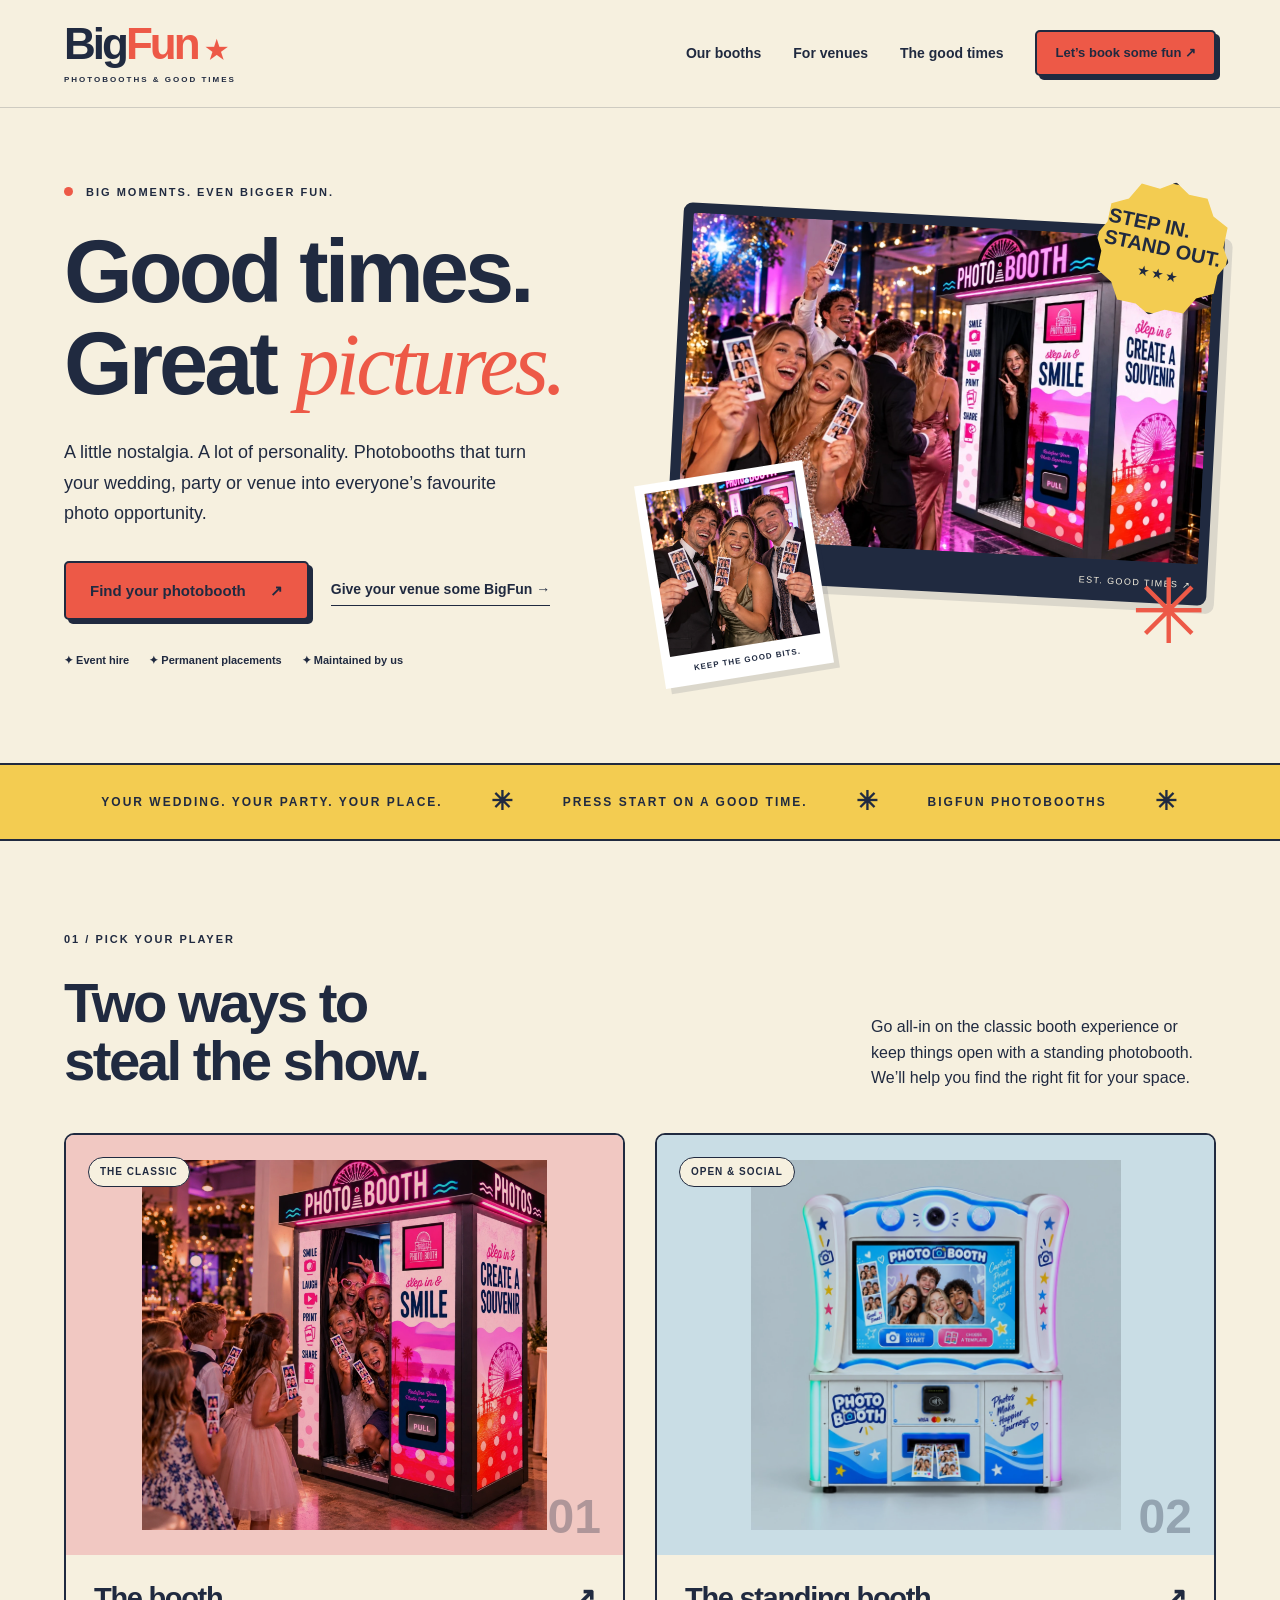
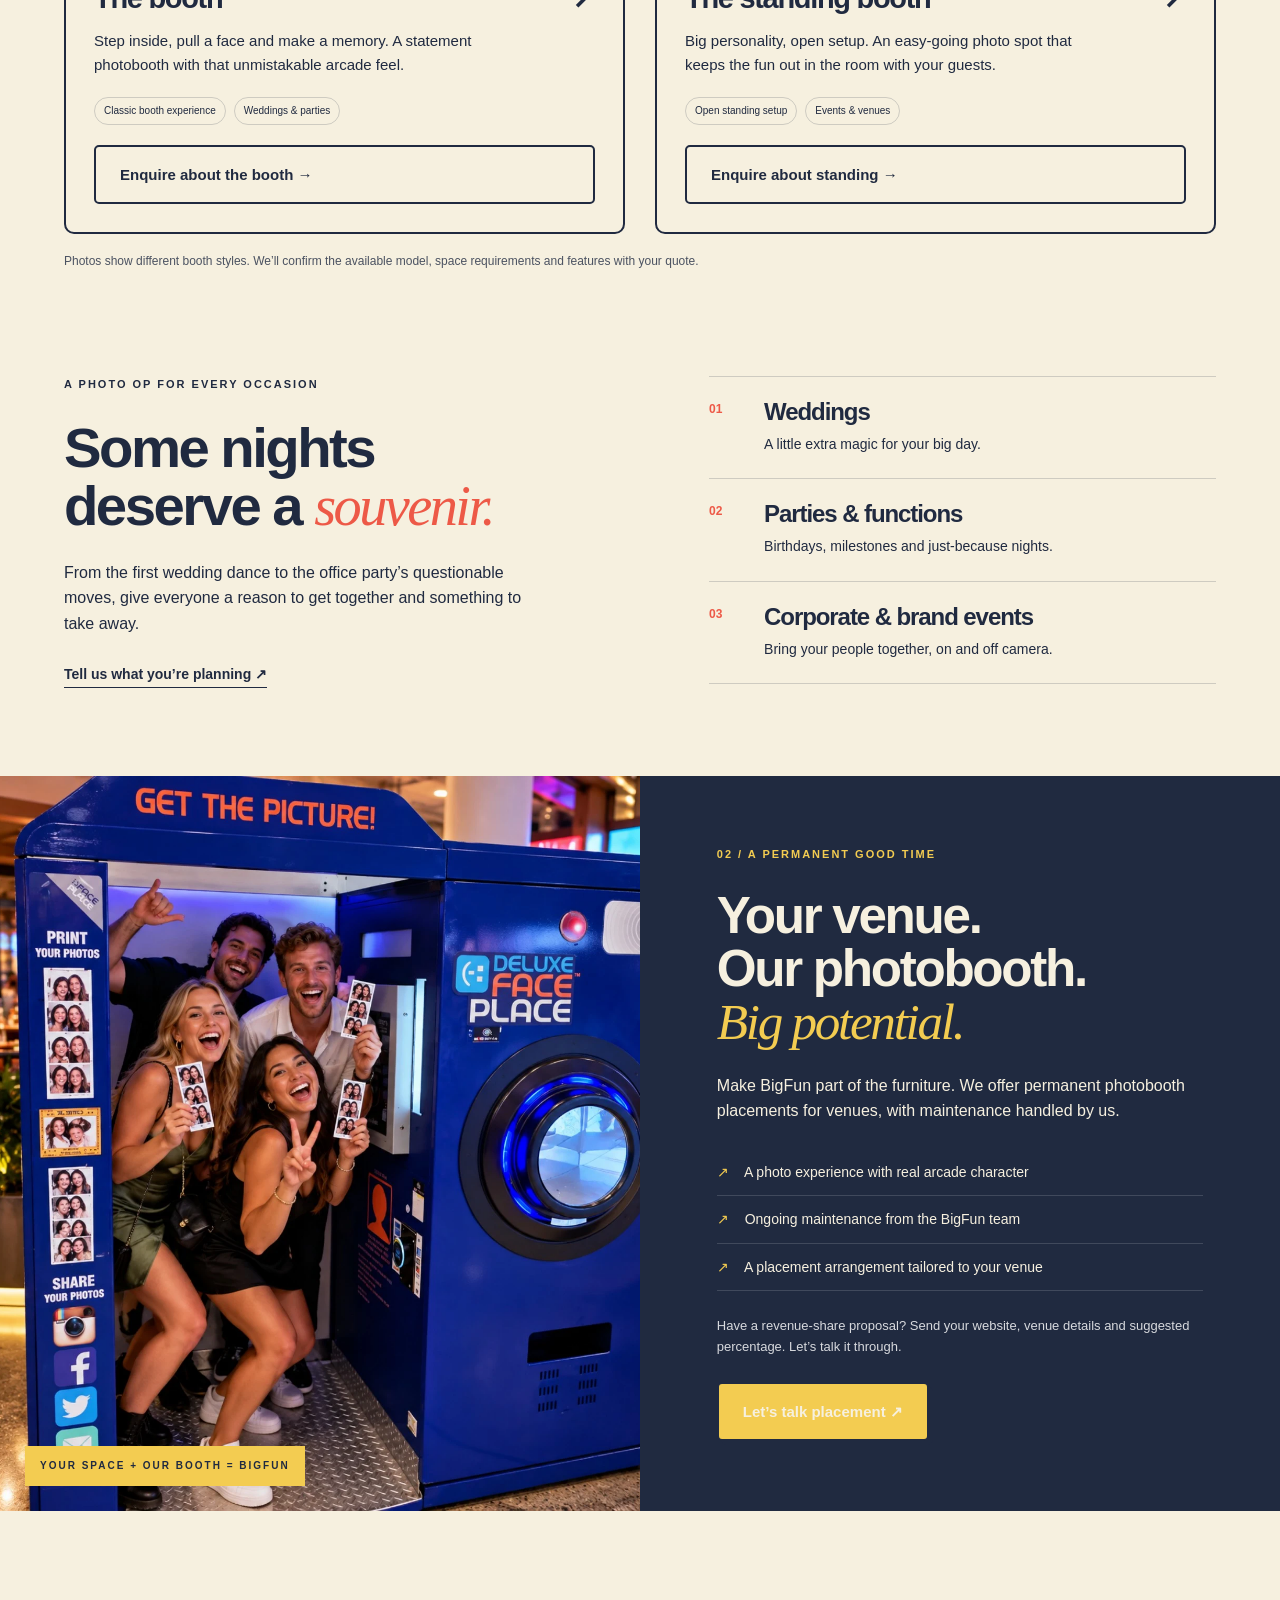
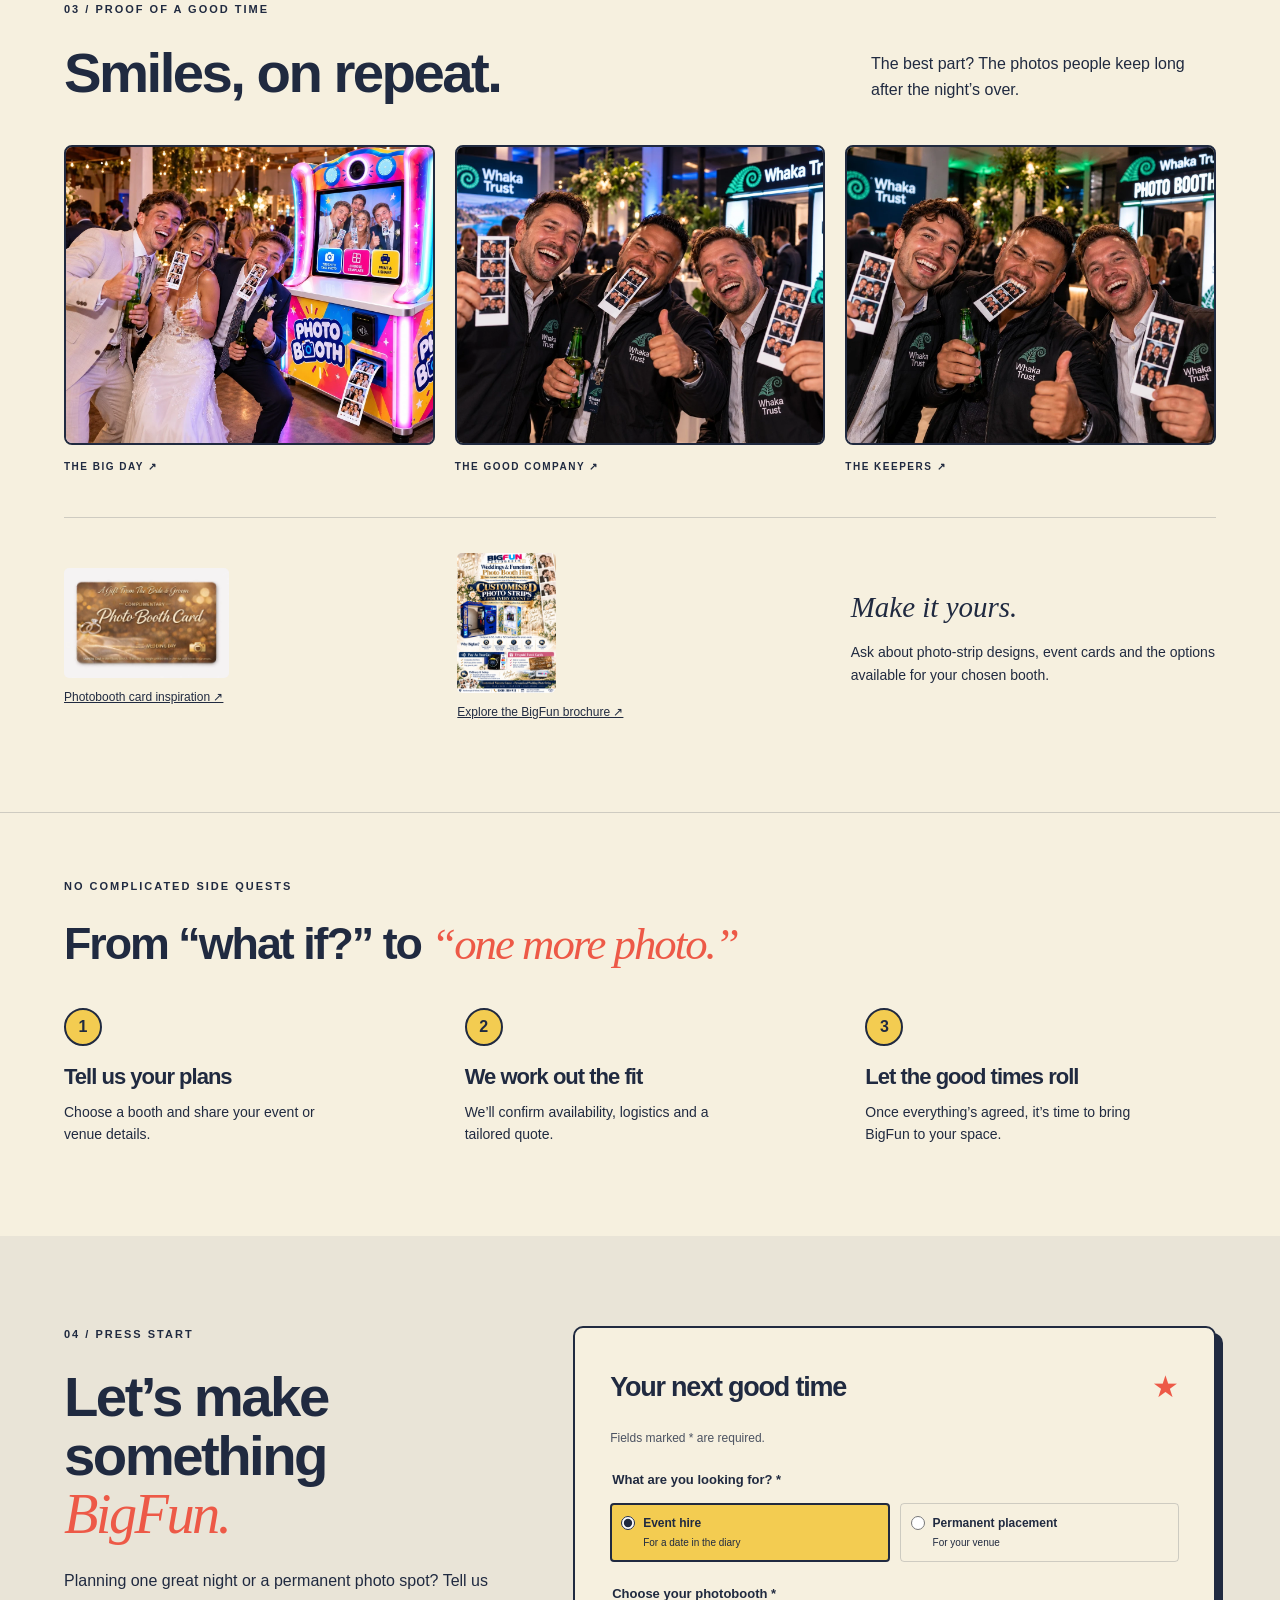
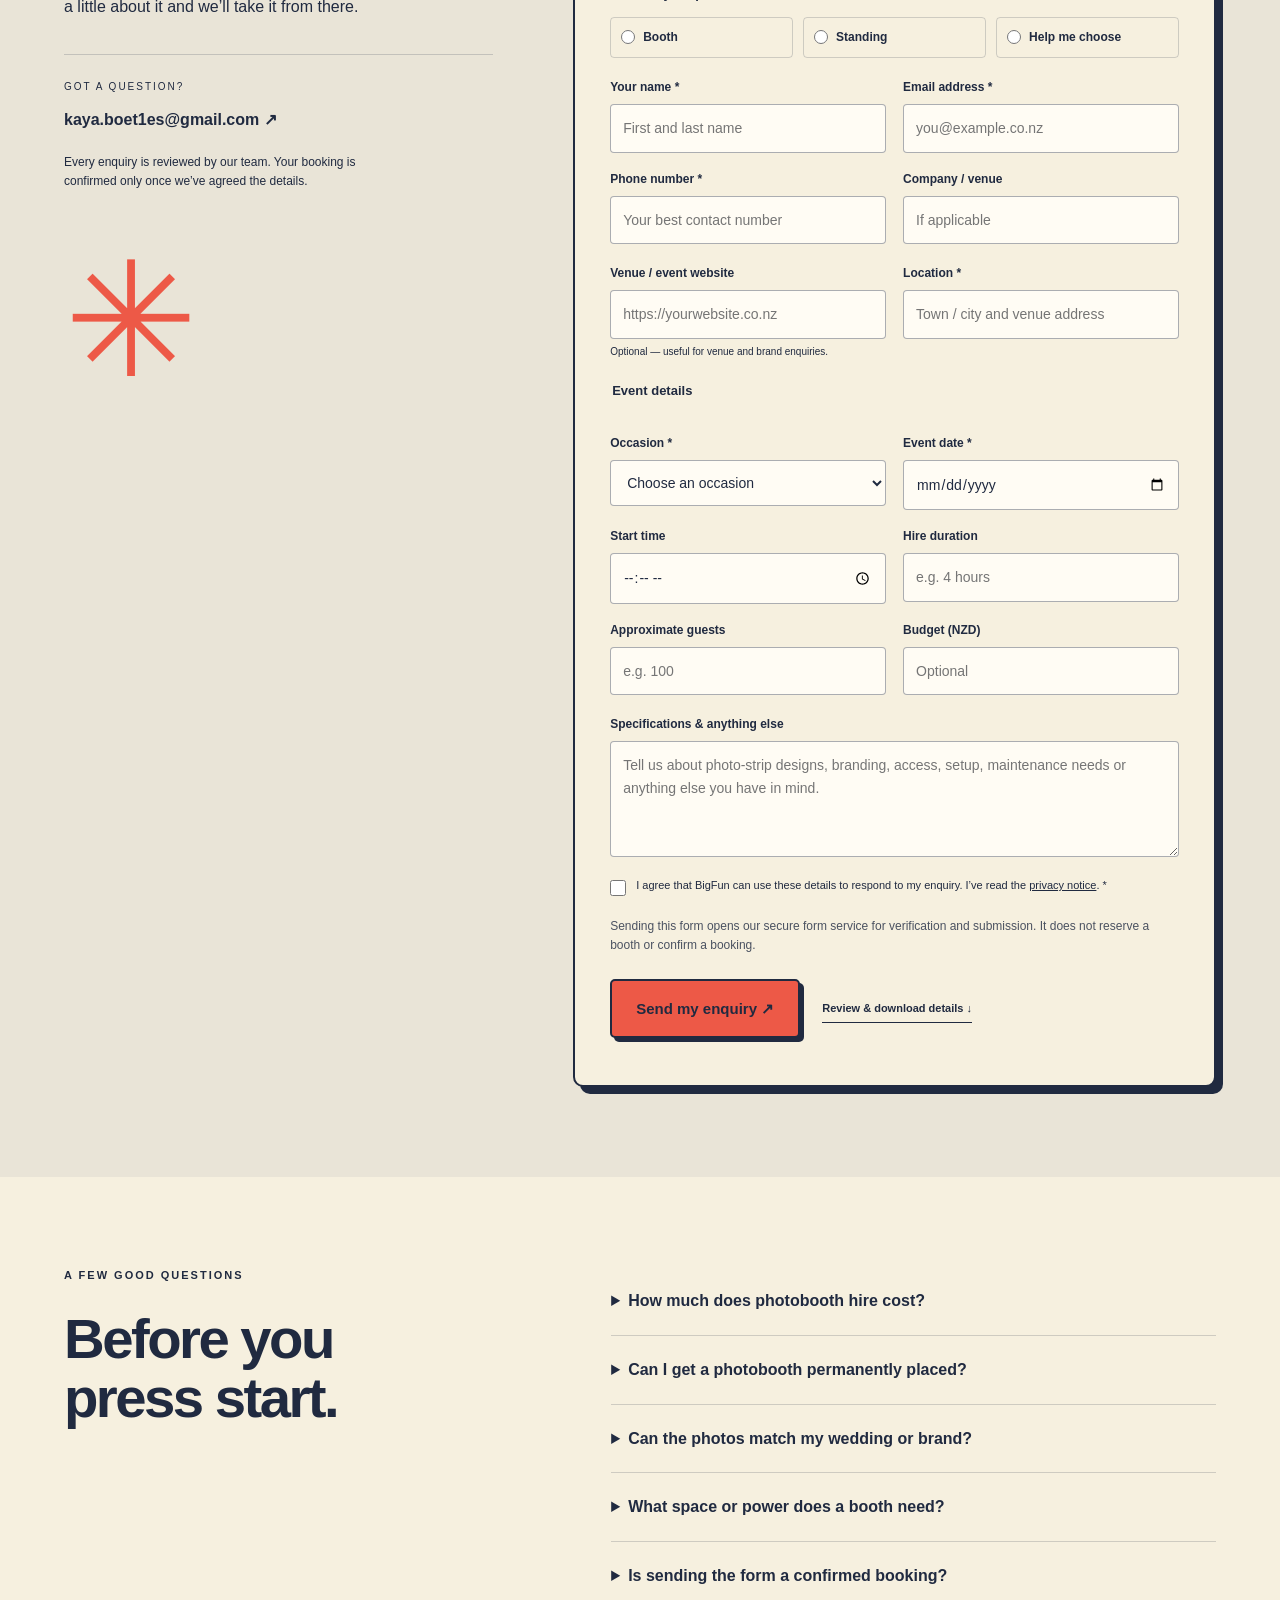
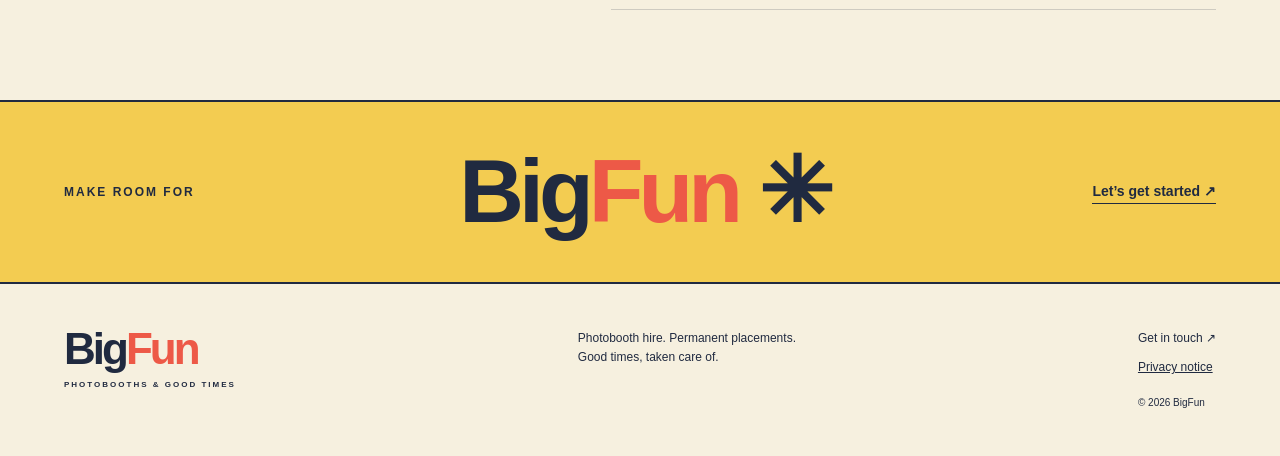
==== index.html @ eef3b239 "ye" ====
<!doctype html>
<html lang="en-NZ"><head><meta charset="utf-8"><meta name="viewport" content="width=device-width, initial-scale=1"><title>BigFun | Photobooth Hire & Permanent Placements NZ</title><meta name="description" content="Bring BigFun to your wedding, party or venue. Explore booth and standing photobooths, enquire about event hire or discuss a maintained permanent placement."><meta name="theme-color" content="#f6f0df"><meta property="og:title" content="BigFun — Good times. Great pictures."><meta property="og:description" content="Photobooth hire for your next big moment. Permanent placements for your venue."><meta property="og:type" content="website"><meta property="og:url" content="https://bigfun.co.nz/"><meta property="og:image" content="https://bigfun.co.nz/assets/1000051770.webp"><link rel="icon" href="assets/favicon.svg" type="image/svg+xml"><link rel="stylesheet" href="style.css"><script src="app.js" defer></script></head>
<body><a class="skip" href="#main">Skip to content</a><header class="header"><a class="logo" href="#" aria-label="BigFun home">Big<span>Fun</span><i>★</i><small>PHOTOBOOTHS & GOOD TIMES</small></a><button class="menu" type="button" aria-expanded="false" aria-controls="navigation">Menu <span>☰</span></button><nav id="navigation" aria-label="Main navigation"><a href="#booths">Our booths</a><a href="#placements">For venues</a><a href="#moments">The good times</a><a class="button small" href="#booking">Let’s book some fun ↗</a></nav></header>
<main id="main"><section class="hero"><div class="hero-copy"><p class="eyebrow"><span class="dot"></span> BIG MOMENTS. EVEN BIGGER FUN.</p><h1>Good times.<br>Great <em>pictures.</em></h1><p class="lead">A little nostalgia. A lot of personality. Photobooths that turn your wedding, party or venue into everyone’s favourite photo opportunity.</p><div class="actions"><a class="button" href="#booking">Find your photobooth <span>↗</span></a><a class="text-link" href="#placements">Give your venue some BigFun →</a></div><div class="hero-notes"><span>✦ Event hire</span><span>✦ Permanent placements</span><span>✦ Maintained by us</span></div></div><div class="hero-art"><div class="photo-frame"><img src="assets/1000051770.webp" alt="Guests enjoying a pink arcade-style photobooth at a celebration" fetchpriority="high" width="1000" height="600"><div class="photo-caption"><span>MAKE IT A MOMENT.</span><span>EST. GOOD TIMES ↗</span></div></div><div class="sticker">STEP IN.<br>STAND OUT.<span>★ ★ ★</span></div><div class="mini-photo"><img src="assets/1000051769.webp" alt="Three smiling guests showing their photobooth strips" width="360" height="400"><span>KEEP THE GOOD BITS.</span></div><span class="spark spark-one" aria-hidden="true">✳</span></div></section>
<div class="ticker" aria-hidden="true"><span>YOUR WEDDING. YOUR PARTY. YOUR PLACE.</span><b>✳</b><span>PRESS START ON A GOOD TIME.</span><b>✳</b><span>BIGFUN PHOTOBOOTHS</span><b>✳</b></div>
<section id="booths" class="section"><div class="section-heading"><div><p class="eyebrow">01 / PICK YOUR PLAYER</p><h2>Two ways to<br>steal the show.</h2></div><p>Go all-in on the classic booth experience or keep things open with a standing photobooth. We’ll help you find the right fit for your space.</p></div><div class="booth-grid"><article class="booth-card"><div class="product-image pink"><span class="badge">THE CLASSIC</span><img src="assets/1000051765.webp" alt="Enclosed pink photobooth at a wedding" loading="lazy" width="700" height="850"><span class="number">01</span></div><div class="card-copy"><h3>The booth <span>↗</span></h3><p>Step inside, pull a face and make a memory. A statement photobooth with that unmistakable arcade feel.</p><div class="tags"><span>Classic booth experience</span><span>Weddings & parties</span></div><button class="button outline" data-booth="Booth">Enquire about the booth →</button></div></article><article class="booth-card"><div class="product-image blue"><span class="badge">OPEN & SOCIAL</span><img src="assets/1000051773.webp" alt="Blue and white standing arcade photobooth" loading="lazy" width="700" height="850"><span class="number">02</span></div><div class="card-copy"><h3>The standing booth <span>↗</span></h3><p>Big personality, open setup. An easy-going photo spot that keeps the fun out in the room with your guests.</p><div class="tags"><span>Open standing setup</span><span>Events & venues</span></div><button class="button outline" data-booth="Standing">Enquire about standing →</button></div></article></div><p class="fine">Photos show different booth styles. We’ll confirm the available model, space requirements and features with your quote.</p></section>
<section class="occasion section"><div><p class="eyebrow">A PHOTO OP FOR EVERY OCCASION</p><h2>Some nights<br>deserve a <em>souvenir.</em></h2><p>From the first wedding dance to the office party’s questionable moves, give everyone a reason to get together and something to take away.</p><a class="text-link" href="#booking">Tell us what you’re planning ↗</a></div><div class="occasion-list"><div><span>01</span><h3>Weddings</h3><p>A little extra magic for your big day.</p></div><div><span>02</span><h3>Parties & functions</h3><p>Birthdays, milestones and just-because nights.</p></div><div><span>03</span><h3>Corporate & brand events</h3><p>Bring your people together, on and off camera.</p></div></div></section>
<section id="placements" class="placement"><div class="placement-photo"><img src="assets/1000051767.webp" alt="Guests posing inside a blue photobooth" loading="lazy" width="900" height="1000"><span class="photo-label">YOUR SPACE + OUR BOOTH = BIGFUN</span></div><div class="placement-copy"><p class="eyebrow">02 / A PERMANENT GOOD TIME</p><h2>Your venue.<br>Our photobooth.<br><em>Big potential.</em></h2><p>Make BigFun part of the furniture. We offer permanent photobooth placements for venues, with maintenance handled by us.</p><ul><li><span>↗</span> A photo experience with real arcade character</li><li><span>↗</span> Ongoing maintenance from the BigFun team</li><li><span>↗</span> A placement arrangement tailored to your venue</li></ul><p class="placement-note">Have a revenue-share proposal? Send your website, venue details and suggested percentage. Let’s talk it through.</p><button class="button yellow" data-service="Permanent placement">Let’s talk placement ↗</button></div></section>
<section id="moments" class="section moments"><div class="section-heading"><div><p class="eyebrow">03 / PROOF OF A GOOD TIME</p><h2>Smiles, on repeat.</h2></div><p>The best part? The photos people keep long after the night’s over.</p></div><div class="gallery"><button data-gallery="assets/1000051764.webp" aria-label="View wedding guests and a colourful photobooth"><img src="assets/1000051764.webp" alt="Wedding guests having fun beside a colourful photobooth" loading="lazy"><span>THE BIG DAY ↗</span></button><button data-gallery="assets/1000051766.webp" aria-label="View guests showing their photobooth prints"><img src="assets/1000051766.webp" alt="Guests proudly showing their photo strips" loading="lazy"><span>THE GOOD COMPANY ↗</span></button><button data-gallery="assets/1000051768.webp" aria-label="View another photo of event guests"><img src="assets/1000051768.webp" alt="Event guests with their keepsake photo strips" loading="lazy"><span>THE KEEPERS ↗</span></button></div><div class="details-gallery"><button data-gallery="assets/1000051772.webp"><img src="assets/1000051772.webp" alt="Example of a wedding photobooth card" loading="lazy"><span>Photobooth card inspiration ↗</span></button><button data-gallery="assets/1000051771.webp"><img src="assets/1000051771.webp" alt="BigFun wedding and function photobooth brochure" loading="lazy"><span>Explore the BigFun brochure ↗</span></button><p>Make it yours.<br><small>Ask about photo-strip designs, event cards and the options available for your chosen booth.</small></p></div></section>
<section class="process section"><p class="eyebrow">NO COMPLICATED SIDE QUESTS</p><h2>From “what if?” to <em>“one more photo.”</em></h2><div class="steps"><article><span>1</span><h3>Tell us your plans</h3><p>Choose a booth and share your event or venue details.</p></article><article><span>2</span><h3>We work out the fit</h3><p>We’ll confirm availability, logistics and a tailored quote.</p></article><article><span>3</span><h3>Let the good times roll</h3><p>Once everything’s agreed, it’s time to bring BigFun to your space.</p></article></div></section>
<section id="booking" class="booking section"><aside><p class="eyebrow">04 / PRESS START</p><h2>Let’s make<br>something<br><em>BigFun.</em></h2><p>Planning one great night or a permanent photo spot? Tell us a little about it and we’ll take it from there.</p><div class="contact-card"><span>GOT A QUESTION?</span><a href="mailto:kaya.boet1es@gmail.com">kaya.boet1es@gmail.com ↗</a><p>Every enquiry is reviewed by our team. Your booking is confirmed only once we’ve agreed the details.</p></div><div class="booking-star" aria-hidden="true">✳</div></aside><div class="form-card"><form id="enquiry" action="https://formsubmit.co/kaya.boet1es@gmail.com" method="POST"><input type="hidden" name="_template" value="table"><input type="hidden" name="_subject" value="BigFun | New photobooth enquiry"><input type="hidden" name="_autoresponse" value="Thanks for contacting BigFun. We have received your enquiry and will review your requirements. This is an enquiry, not a confirmed booking. Please keep a copy of your details."><input type="text" name="_honey" tabindex="-1" autocomplete="off" class="honeypot" aria-hidden="true"><div class="form-title"><h3>Your next good time</h3><span>★</span></div><p class="fine">Fields marked * are required.</p><fieldset><legend>What are you looking for? *</legend><div class="choice-grid"><label class="choice"><input type="radio" name="Service" value="Event hire" checked><span>Event hire<small>For a date in the diary</small></span></label><label class="choice"><input type="radio" name="Service" value="Permanent placement"><span>Permanent placement<small>For your venue</small></span></label></div></fieldset><fieldset><legend>Choose your photobooth *</legend><div class="choice-grid three"><label class="choice"><input type="radio" name="Photobooth" value="Booth" required><span>Booth</span></label><label class="choice"><input type="radio" name="Photobooth" value="Standing"><span>Standing</span></label><label class="choice"><input type="radio" name="Photobooth" value="Help me choose"><span>Help me choose</span></label></div></fieldset><div class="form-grid"><label>Your name *<input name="Name" autocomplete="name" required maxlength="100" placeholder="First and last name"></label><label>Email address *<input type="email" name="email" autocomplete="email" required maxlength="254" placeholder="you@example.co.nz"></label><label>Phone number *<input type="tel" name="Phone" autocomplete="tel" required maxlength="40" placeholder="Your best contact number"></label><label>Company / venue<input name="Company or venue" autocomplete="organization" maxlength="150" placeholder="If applicable"></label></div><div class="form-grid"><label>Venue / event website<input type="url" name="Website" placeholder="https://yourwebsite.co.nz" maxlength="500"><small>Optional — useful for venue and brand enquiries.</small></label><label>Location *<input name="Location" required maxlength="200" placeholder="Town / city and venue address"></label></div><fieldset id="event-fields"><legend>Event details</legend><div class="form-grid"><label>Occasion *<select name="Occasion" required><option value="">Choose an occasion</option><option>Wedding</option><option>Birthday</option><option>Party / function</option><option>Corporate event</option><option>Brand activation</option><option>Other</option></select></label><label>Event date *<input type="date" name="Event date" required></label><label>Start time<input type="time" name="Start time"></label><label>Hire duration<input name="Hire duration" placeholder="e.g. 4 hours" maxlength="80"></label><label>Approximate guests<input type="number" name="Guest count" min="1" max="100000" placeholder="e.g. 100"></label><label>Budget (NZD)<input type="number" name="Budget NZD" min="0" max="1000000" placeholder="Optional"></label></div></fieldset><fieldset id="venue-fields" hidden disabled><legend>Permanent placement details</legend><div class="form-grid"><label>Venue type *<select name="Venue type" required><option value="">Choose your venue type</option><option>Bar / restaurant</option><option>Arcade / entertainment</option><option>Shopping centre</option><option>Hotel / hospitality</option><option>Events venue</option><option>Other</option></select></label><label>Preferred start date<input type="date" name="Placement start date"></label><label>Estimated weekly visitors<input type="number" name="Weekly visitors" min="0" max="10000000" placeholder="Optional estimate"></label><label>Proposed venue share (%)<input type="number" name="Proposed venue share percent" min="0" max="100" step="0.1" placeholder="Optional — open to discussion"><small>Percentage of revenue you propose for your venue.</small></label><label class="wide">Available space & access<input name="Space and access" maxlength="400" placeholder="Approximate dimensions, power, access and opening hours"></label></div></fieldset><label>Specifications & anything else<textarea name="Requirements" rows="4" maxlength="5000" placeholder="Tell us about photo-strip designs, branding, access, setup, maintenance needs or anything else you have in mind."></textarea></label><label class="consent"><input type="checkbox" name="Consent" value="Agreed to enquiry processing" required><span>I agree that BigFun can use these details to respond to my enquiry. I’ve read the <button type="button" class="inline-link" id="privacy-button">privacy notice</button>. *</span></label><p class="fine">Sending this form opens our secure form service for verification and submission. It does not reserve a booth or confirm a booking.</p><div class="form-actions"><button class="button" type="submit">Send my enquiry ↗</button><button class="text-link" type="button" id="review">Review & download details ↓</button></div><p id="form-status" role="status" aria-live="polite"></p><noscript><p>Enable JavaScript to switch to permanent placement details. You can also email your enquiry directly.</p></noscript></form></div></section>
<section class="faq section"><div><p class="eyebrow">A FEW GOOD QUESTIONS</p><h2>Before you<br>press start.</h2></div><div><details><summary>How much does photobooth hire cost?</summary><p>We quote for your event, chosen booth, hire duration and location. Send your details and we’ll confirm pricing and availability.</p></details><details><summary>Can I get a photobooth permanently placed?</summary><p>Yes. Tell us about your venue, available space and proposed arrangement. BigFun maintains permanent placements; the service schedule and commercial terms are agreed with each venue.</p></details><details><summary>Can the photos match my wedding or brand?</summary><p>Tell us your design ideas in the enquiry form. We’ll discuss available photo-strip, card and branding options for the selected booth.</p></details><details><summary>What space or power does a booth need?</summary><p>Requirements depend on the booth model and site. Include approximate space, power availability and any stairs or access restrictions. We’ll confirm the setup requirements before booking.</p></details><details><summary>Is sending the form a confirmed booking?</summary><p>No. It’s a request for availability or a placement discussion. A booking is confirmed only after the BigFun team agrees the details with you.</p></details></div></section><div class="final-banner"><span>MAKE ROOM FOR</span><strong>Big<span>Fun</span> ✳</strong><a href="#booking">Let’s get started ↗</a></div></main><footer><a class="logo" href="#">Big<span>Fun</span><small>PHOTOBOOTHS & GOOD TIMES</small></a><p>Photobooth hire. Permanent placements.<br>Good times, taken care of.</p><div><a href="mailto:kaya.boet1es@gmail.com">Get in touch ↗</a><button id="privacy-footer" type="button">Privacy notice</button><small>© <span id="year">2026</span> BigFun</small></div></footer>
<dialog id="lightbox"><button class="close" aria-label="Close image">×</button><img src="assets/1000051764.webp" alt="Expanded photobooth image"><p></p></dialog><dialog id="privacy"><button class="close" aria-label="Close privacy notice">×</button><h2>Your details,<br>handled with care.</h2><p>BigFun collects the details you choose to submit so we can respond to your enquiry, prepare a quote and discuss event hire or a permanent placement.</p><p>Our form is processed through FormSubmit and emailed to kaya.boet1es@gmail.com. FormSubmit and its verification providers process submission data under their own privacy policies. Please avoid including sensitive personal information.</p><p>We do not store your form entries in this website or use them for a mailing list. Contact kaya.boet1es@gmail.com to ask about access, corrections or deletion of enquiry information. Downloaded enquiry copies are saved on your own device.</p><a href="https://formsubmit.co/privacy.pdf" target="_blank" rel="noopener">FormSubmit privacy policy ↗</a></dialog><dialog id="review-dialog"><button class="close" aria-label="Close enquiry review">×</button><p class="eyebrow">YOUR ENQUIRY</p><h2>Check the good bits.</h2><pre id="review-content"></pre><button class="button" id="download-enquiry" type="button">Download enquiry copy ↓</button><p class="fine">This downloads your details only. Use “Send my enquiry” on the form to submit them to BigFun.</p></dialog></body></html>
---- style.css ----
:root{--cream:#f6f0df;--ink:#202a40;--coral:#ed5947;--yellow:#f3cc51;--blue:#c9dde5;--line:#202a4030}*{box-sizing:border-box}html{scroll-behavior:smooth;scroll-padding-top:110px}body{margin:0;background:var(--cream);color:var(--ink);font-family:Arial,Helvetica,sans-serif;font-size:16px;line-height:1.6}h1,h2,h3,p{margin:0}h1,h2,h3{line-height:1.04;letter-spacing:-.045em}h1{font-size:clamp(58px,6.9vw,102px);font-weight:900}h2{font-size:clamp(40px,4.4vw,64px);font-weight:900}h3{font-size:29px}em{font-family:Georgia,serif;font-weight:normal;color:var(--coral)}a{color:inherit;text-decoration:none}button,input,select,textarea{font:inherit}button,a,input,select,textarea,summary{-webkit-tap-highlight-color:transparent}button{cursor:pointer}a,button{touch-action:manipulation}button{color:inherit}img{max-width:100%;display:block}button:focus-visible,a:focus-visible,summary:focus-visible,input:focus-visible,select:focus-visible,textarea:focus-visible{outline:3px solid #2c78b7;outline-offset:4px}.header{max-width:1440px;margin:auto;padding:24px 5%;display:flex;align-items:center;justify-content:space-between;border-bottom:1px solid var(--line);gap:25px}.logo{font-size:44px;font-weight:900;letter-spacing:-3px;line-height:.9;white-space:nowrap}.logo span{color:var(--coral)}.logo i{color:var(--coral);font-size:25px;font-style:normal;margin-left:7px}.logo small{display:block;font-size:8px;letter-spacing:2px;margin-top:12px;font-weight:700}.header nav{display:flex;align-items:center;gap:32px;font-size:14px;font-weight:700}.button{background:var(--coral);border:2px solid var(--ink);padding:17px 24px;display:inline-flex;align-items:center;justify-content:center;gap:24px;border-radius:5px;box-shadow:4px 4px 0 var(--ink);font-weight:700;font-size:15px;line-height:1.4;transition:transform .15s,box-shadow .15s}.button:hover{transform:translate(2px,2px);box-shadow:2px 2px 0 var(--ink)}.button.small{font-size:13px;padding:12px 18px}.text-link{font-size:14px;font-weight:700;border:0;border-bottom:1px solid currentColor;background:transparent;padding:5px 0;width:fit-content;line-height:1.5}.hero{max-width:1440px;margin:auto;display:grid;grid-template-columns:1.02fr 1fr;padding:76px 5% 94px;gap:5%}.eyebrow{font-size:11px;letter-spacing:2px;font-weight:800;margin-bottom:25px}.dot{display:inline-block;width:9px;height:9px;border-radius:50%;background:var(--coral);margin-right:8px}.hero .lead{max-width:475px;font-size:18px;line-height:1.7;margin-top:26px}.actions{display:flex;flex-wrap:wrap;gap:22px;align-items:center;margin-top:32px}.hero-notes{display:flex;flex-wrap:wrap;gap:20px;font-size:11px;font-weight:700;margin-top:32px}.hero-art{position:relative;align-self:center;padding-bottom:44px}.photo-frame{transform:rotate(3deg);background:var(--ink);padding:10px;border-radius:9px;box-shadow:8px 8px 0 #202a4020}.photo-frame img{width:100%;height:325px;object-fit:cover;border-radius:3px}.photo-caption{display:flex;justify-content:space-between;color:var(--cream);font-size:9px;letter-spacing:1.4px;padding:14px 5px 3px}.sticker{position:absolute;right:-14px;top:-35px;background:var(--yellow);border:2px solid var(--ink);width:135px;height:135px;clip-path:polygon(50% 0%,61% 7%,75% 7%,82% 19%,94% 25%,94% 40%,100% 50%,94% 61%,94% 75%,82% 81%,75% 94%,61% 94%,50% 100%,39% 94%,25% 94%,18% 82%,6% 75%,6% 61%,0% 50%,6% 39%,6% 25%,18% 19%,25% 6%,39% 7%);display:flex;align-items:center;justify-content:center;flex-direction:column;font-weight:900;font-size:20px;line-height:1.1;transform:rotate(12deg)}.sticker span{font-size:12px;margin-top:10px}.mini-photo{position:absolute;width:170px;bottom:-40px;left:-25px;background:#fff;padding:9px 9px 0;box-shadow:5px 6px 0 #202a4020;transform:rotate(-9deg)}.mini-photo img{height:165px;width:100%;object-fit:cover}.mini-photo span{display:block;font-size:8px;font-weight:800;letter-spacing:1px;text-align:center;padding:9px 0}.spark{position:absolute;color:var(--coral);font-size:90px;bottom:-20px;right:10px;line-height:1}.ticker{display:flex;justify-content:center;align-items:center;gap:48px;background:var(--yellow);padding:16px 20px;border-top:2px solid var(--ink);border-bottom:2px solid var(--ink);font-size:12px;font-weight:800;letter-spacing:2px;overflow:hidden;white-space:nowrap}.ticker b{font-size:26px}.section{padding:90px 5%;max-width:1440px;margin:auto}.section-heading{display:flex;justify-content:space-between;align-items:end;gap:35px;margin-bottom:42px}.section-heading>p{max-width:345px;font-size:16px}.booth-grid{display:grid;grid-template-columns:1fr 1fr;gap:30px}.booth-card{border:2px solid var(--ink);border-radius:10px;overflow:hidden}.product-image{position:relative;height:420px;padding:25px 45px;display:flex;justify-content:center;align-items:center}.pink{background:#f1c8c2}.blue{background:var(--blue)}.product-image img{height:100%;object-fit:contain;width:100%;mix-blend-mode:multiply}.badge{position:absolute;left:22px;top:22px;z-index:1;border:1px solid var(--ink);border-radius:30px;padding:6px 11px;font-size:10px;font-weight:800;background:var(--cream);letter-spacing:1px}.number{position:absolute;bottom:14px;right:22px;font-size:48px;line-height:1;font-weight:900;color:#202a4050}.card-copy{padding:28px}.card-copy h3{display:flex;justify-content:space-between}.card-copy p{margin:16px 0;font-size:15px;max-width:420px}.tags{display:flex;gap:8px;flex-wrap:wrap;margin:20px 0}.tags span{font-size:10px;border:1px solid var(--line);border-radius:30px;padding:5px 9px}.outline{background:transparent;box-shadow:none;width:100%;justify-content:space-between}.fine{font-size:12px;line-height:1.6;color:#4b5261;margin-top:18px}.occasion{display:grid;grid-template-columns:1fr 1fr;gap:12%;padding-top:15px}.occasion>div>p:not(.eyebrow){max-width:470px;margin:24px 0}.occasion-list>div{border-top:1px solid var(--line);padding:23px 0;position:relative;padding-left:55px}.occasion-list>div:last-child{border-bottom:1px solid var(--line)}.occasion-list span{position:absolute;left:0;top:23px;color:var(--coral);font-weight:700;font-size:12px}.occasion-list h3{font-size:24px}.occasion-list p{font-size:14px;margin-top:8px}.placement{display:grid;grid-template-columns:1fr 1fr;background:var(--ink);color:var(--cream)}.placement-photo{position:relative;min-height:620px}.placement-photo img{width:100%;height:100%;position:absolute;object-fit:cover}.photo-label{position:absolute;bottom:25px;left:25px;background:var(--yellow);color:var(--ink);font-size:10px;letter-spacing:2px;padding:12px 15px;font-weight:800}.placement-copy{padding:70px clamp(35px,6vw,90px)}.placement-copy>.eyebrow{color:var(--yellow)}.placement-copy h2{font-size:clamp(38px,4vw,58px)}.placement-copy em{color:var(--yellow)}.placement-copy>p:not(.eyebrow){margin-top:24px;max-width:490px}.placement-copy ul{padding:0;list-style:none;font-size:14px;margin:25px 0}.placement-copy li{border-bottom:1px solid #ffffff25;padding:12px 0}.placement-copy li span{margin-right:12px;color:var(--yellow)}.placement-copy .placement-note{font-size:13px;color:#d7d9dd;margin-bottom:25px}.yellow{background:var(--yellow)}.gallery{display:grid;grid-template-columns:1fr 1fr 1fr;gap:20px}.gallery button,.details-gallery button{border:0;background:none;padding:0;text-align:left}.gallery img{height:300px;width:100%;object-fit:cover;border-radius:8px;border:2px solid var(--ink);transition:filter .2s}.gallery button:hover img{filter:brightness(1.1)}.gallery span{font-size:10px;letter-spacing:1.5px;font-weight:700;display:block;margin-top:14px}.details-gallery{display:grid;grid-template-columns:1fr 1fr 1fr;gap:28px;align-items:center;margin-top:42px;padding-top:35px;border-top:1px solid var(--line)}.details-gallery img{height:110px;width:auto;max-width:100%;object-fit:contain;border-radius:5px}.details-gallery button:nth-child(2) img{height:140px}.details-gallery button span{font-size:12px;display:block;margin-top:10px;text-decoration:underline}.details-gallery>p{font-family:Georgia,serif;font-style:italic;font-size:29px;line-height:1.3}.details-gallery small{display:block;font-family:Arial,sans-serif;font-size:14px;font-style:normal;margin-top:15px;line-height:1.6}.process{border-top:1px solid var(--line);padding-top:65px}.process h2{font-size:clamp(35px,3.5vw,50px)}.steps{display:grid;grid-template-columns:1fr 1fr 1fr;gap:50px;margin-top:40px}.steps span{display:flex;width:38px;height:38px;border:2px solid var(--ink);border-radius:50%;align-items:center;justify-content:center;background:var(--yellow);font-weight:700;margin-bottom:20px}.steps h3{font-size:22px}.steps p{font-size:14px;margin-top:12px;max-width:280px}.booking{display:grid;grid-template-columns:.8fr 1.2fr;gap:7%;background:#e9e4d7;max-width:none}.booking aside{max-width:450px;justify-self:end}.booking aside>p:not(.eyebrow){margin-top:24px}.contact-card{margin-top:35px;border-top:1px solid var(--line);padding-top:24px}.contact-card>span{font-size:10px;letter-spacing:2px;display:block;margin-bottom:12px}.contact-card>a{font-size:16px;font-weight:700;word-break:break-word}.contact-card p{font-size:12px;max-width:330px;margin-top:20px}.booking-star{font-size:160px;color:var(--coral);line-height:1;margin-top:50px}.form-card{background:var(--cream);padding:35px;border:2px solid var(--ink);border-radius:10px;max-width:720px;width:100%;box-shadow:7px 7px 0 var(--ink)}.form-title{display:flex;align-items:center;justify-content:space-between}.form-title h3{font-size:27px}.form-title>span{font-size:30px;color:var(--coral)}fieldset{border:0;margin:22px 0 0;padding:0;min-width:0}legend{font-size:13px;font-weight:700;margin-bottom:12px}.choice-grid{display:grid;grid-template-columns:1fr 1fr;gap:10px}.choice-grid.three{grid-template-columns:1fr 1fr 1fr}.choice{position:relative;display:block!important;cursor:pointer}.choice input{position:absolute;top:13px;left:11px;accent-color:var(--ink);width:14px!important;height:14px;margin:0}.choice>span{display:block;border:1px solid var(--line);padding:11px 12px 11px 32px;border-radius:4px;font-size:12px;line-height:1.4}.choice input:checked+span{border:2px solid var(--ink);background:var(--yellow);padding:10px 11px 10px 31px}.choice small{display:block;font-size:10px;margin-top:4px;font-weight:400}.form-grid{display:grid;grid-template-columns:1fr 1fr;gap:17px;margin:20px 0}.form-grid .wide{grid-column:1/-1}form label{display:block;font-size:12px;font-weight:700}input:not([type=radio]):not([type=checkbox]),select,textarea{display:block;width:100%;margin-top:7px;background:#fffcf4;border:1px solid #202a4060;padding:12px;border-radius:4px;font-size:14px;font-weight:400;color:var(--ink);min-height:46px}textarea{resize:vertical}label small{display:block;font-weight:400;font-size:10px;line-height:1.5;margin-top:5px}select{max-width:100%}.consent{display:flex;align-items:flex-start;gap:10px;margin-top:20px;font-size:11px;font-weight:400;line-height:1.6}.consent input{margin:3px 0;flex-shrink:0;width:16px;height:16px;accent-color:var(--ink)}.inline-link{font-size:inherit;padding:0;border:0;background:none;text-decoration:underline}.form-actions{display:flex;align-items:center;flex-wrap:wrap;gap:22px;margin-top:24px}.form-actions .text-link{font-size:11px}#form-status{font-size:12px;margin-top:12px}.honeypot{display:none!important}[hidden]{display:none!important}.faq{display:grid;grid-template-columns:1fr 1.4fr;gap:10%}.faq details{border-bottom:1px solid var(--line)}.faq summary{font-size:16px;font-weight:700;padding:21px 25px 21px 0;cursor:pointer}.faq details p{font-size:14px;padding-bottom:23px;max-width:590px}.final-banner{background:var(--yellow);border-top:2px solid var(--ink);border-bottom:2px solid var(--ink);padding:45px 5%;display:flex;align-items:center;justify-content:space-between;gap:25px}.final-banner>span{font-size:12px;font-weight:800;letter-spacing:2px}.final-banner strong{font-size:clamp(45px,7vw,100px);letter-spacing:-5px;line-height:1;font-weight:900}.final-banner strong span{color:var(--coral)}.final-banner a{font-weight:700;font-size:14px;border-bottom:1px solid}footer{padding:45px 5%;display:flex;align-items:flex-start;justify-content:space-between;gap:30px;font-size:12px;max-width:1440px;margin:auto}footer>div{display:grid;gap:10px}footer button{background:none;border:0;padding:0;text-align:left;font-size:12px;text-decoration:underline}footer small{font-size:10px;margin-top:8px}.skip{position:fixed;left:10px;top:-100px;background:var(--yellow);padding:10px;z-index:100}.skip:focus{top:10px}.menu{display:none}dialog{border:2px solid var(--ink);border-radius:10px;padding:35px;max-width:min(700px,92vw);max-height:90vh;background:var(--cream);color:var(--ink)}dialog::backdrop{background:#121a2ddd}dialog .close{position:absolute;top:8px;right:12px;background:var(--cream);border:1px solid var(--ink);width:32px;height:32px;border-radius:50%;font-size:24px;line-height:1}dialog h2{font-size:38px;margin-bottom:20px}dialog p{font-size:14px;margin:18px 0}dialog a{text-decoration:underline}#lightbox{padding:40px 20px 15px;max-width:92vw}#lightbox img{max-height:72vh;object-fit:contain;margin:auto}#lightbox p{margin:12px 0 0;font-size:12px}pre{font:13px/1.7 Arial,sans-serif;white-space:pre-wrap;overflow-wrap:anywhere;background:white;padding:20px;border:1px solid var(--line);max-height:45vh;overflow:auto}
@media(min-width:1600px){.booking{padding-left:calc((100vw - 1440px)/2 + 72px);padding-right:calc((100vw - 1440px)/2 + 72px)}}@media(max-width:1000px){.header nav{gap:18px}.header nav>a:not(.button){font-size:12px}.hero{gap:4%;padding-top:65px}.hero-art{margin-top:10px}.photo-frame img{height:270px}.mini-photo{width:135px;left:-5px}.mini-photo img{height:125px}.sticker{width:105px;height:105px;font-size:16px}.hero-notes{gap:12px}.product-image{height:350px}.placement-copy{padding:45px 30px}.placement-photo{min-height:610px}.booking{gap:5%;grid-template-columns:.65fr 1fr}.form-card{padding:25px}.choice-grid.three .choice>span{font-size:10px}.gallery img{height:230px}}
@media(max-width:760px){html{scroll-padding-top:25px}.header{padding:20px 6%;position:relative}.logo{font-size:36px}.menu{display:block;border:1px solid var(--ink);background:transparent;padding:8px 12px;border-radius:4px;font-size:12px;font-weight:700}.menu span{margin-left:8px}.header nav{display:none;position:absolute;top:100%;left:0;right:0;background:var(--cream);padding:25px 6%;z-index:10;border-bottom:2px solid var(--ink);align-items:flex-start;flex-direction:column;box-shadow:0 10px 20px #202a4020}.header nav.open{display:flex}.header nav>a:not(.button){font-size:16px}.hero{display:block;padding:42px 6% 75px}.hero h1{font-size:clamp(54px,11.5vw,83px)}.hero .lead{font-size:16px;max-width:95%}.eyebrow{font-size:9px;letter-spacing:1.7px;margin-bottom:20px}.hero-art{margin:65px 10px 0;padding-bottom:40px}.photo-frame img{height:clamp(240px,55vw,360px)}.mini-photo{bottom:-30px;left:-7px;width:140px}.mini-photo img{height:130px}.spark{font-size:75px;bottom:-15px;right:20px}.sticker{right:-12px}.ticker{justify-content:flex-start;gap:25px;font-size:10px}.section{padding:55px 6%}.section-heading{display:block;margin-bottom:30px}.section-heading>p{margin-top:20px;max-width:95%;font-size:14px}h2{font-size:43px}.booth-grid{grid-template-columns:1fr;gap:25px}.product-image{height:375px}.card-copy{padding:24px}.booth-card h3{font-size:28px}.occasion{display:block;padding-top:10px}.occasion-list{margin-top:35px}.placement{display:flex;flex-direction:column}.placement-photo{min-height:0;height:380px}.placement-copy{padding:40px 6% 45px}.placement-copy h2{font-size:44px}.gallery{grid-template-columns:1fr 1fr;gap:20px 14px}.gallery button:first-child{grid-column:1/-1}.gallery button:first-child img{height:260px}.gallery img{height:180px}.gallery span{font-size:8px;letter-spacing:1px}.details-gallery{grid-template-columns:1fr 1fr;gap:20px}.details-gallery>p{grid-column:1/-1;font-size:27px;margin-top:5px}.details-gallery small{max-width:420px}.steps{grid-template-columns:1fr;gap:25px}.steps article{position:relative;padding-left:58px}.steps span{position:absolute;left:0;top:0}.steps p{max-width:95%}.process h2{font-size:38px}.booking{display:block}.booking aside{max-width:100%}.booking aside h2{font-size:53px}.booking aside h2 br:last-of-type{display:none}.booking-star{display:none}.contact-card{margin:24px 0 35px}.form-card{padding:24px 20px;max-width:none}.form-title h3{font-size:24px}.form-grid{gap:15px}.form-actions .button{width:100%}.form-actions .text-link{margin:auto}.faq{display:block}.faq>div:last-child{margin-top:25px}.final-banner{flex-wrap:wrap;padding:30px 6%;gap:20px}.final-banner>span{font-size:9px}.final-banner strong{font-size:57px;letter-spacing:-3px}.final-banner a{font-size:12px}footer{flex-wrap:wrap;padding:35px 6%}footer>p{max-width:160px}footer>div{width:100%;grid-template-columns:1fr 1fr}footer small{grid-column:1/-1}.choice-grid.three .choice>span{font-size:11px;padding-left:29px}.choice-grid.three input{left:8px}dialog{padding:40px 23px 25px}dialog h2{font-size:32px}}
@media(max-width:390px){.form-grid{grid-template-columns:1fr}.choice-grid{gap:6px}.choice small{font-size:9px}.choice-grid.three .choice>span{font-size:10px}.hero-notes{font-size:10px}.product-image{height:330px}.hero h1{font-size:53px}.actions .button{width:100%}}@media(prefers-reduced-motion:reduce){html{scroll-behavior:auto}*{transition:none!important}}
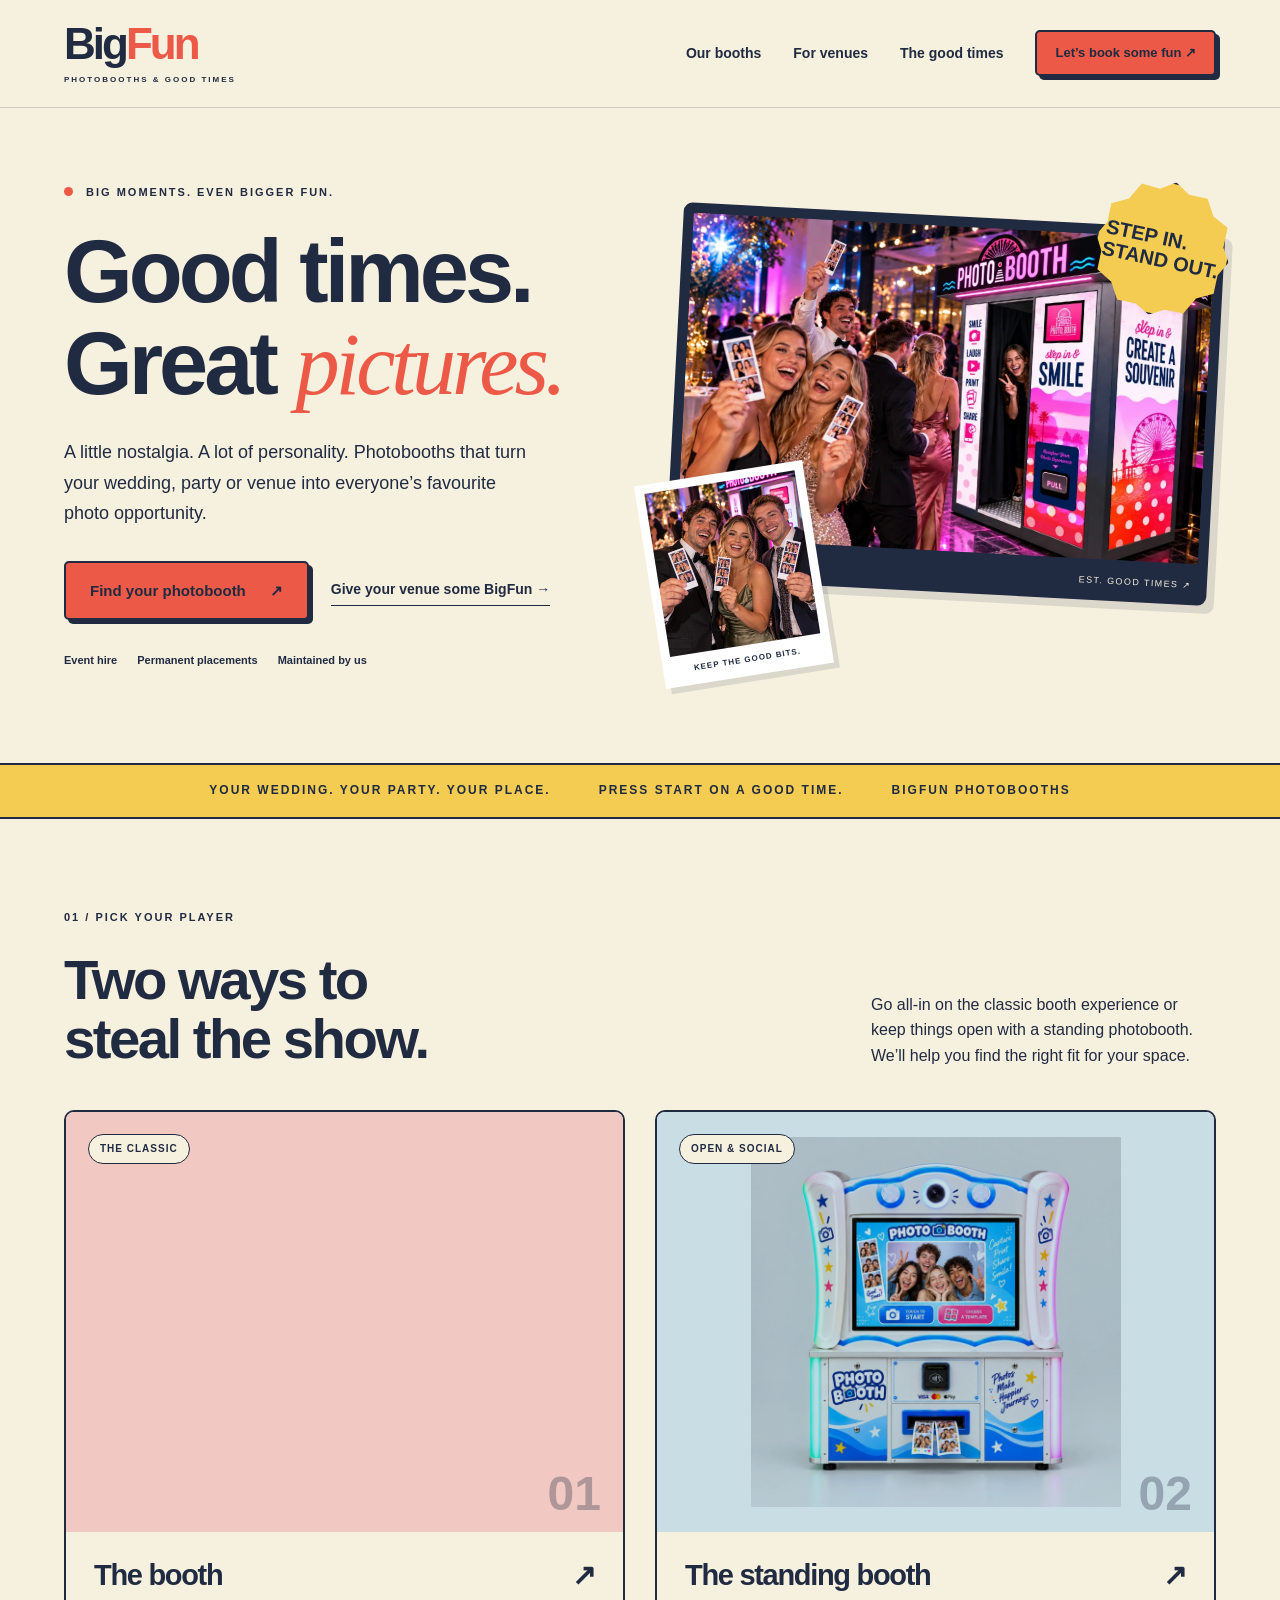
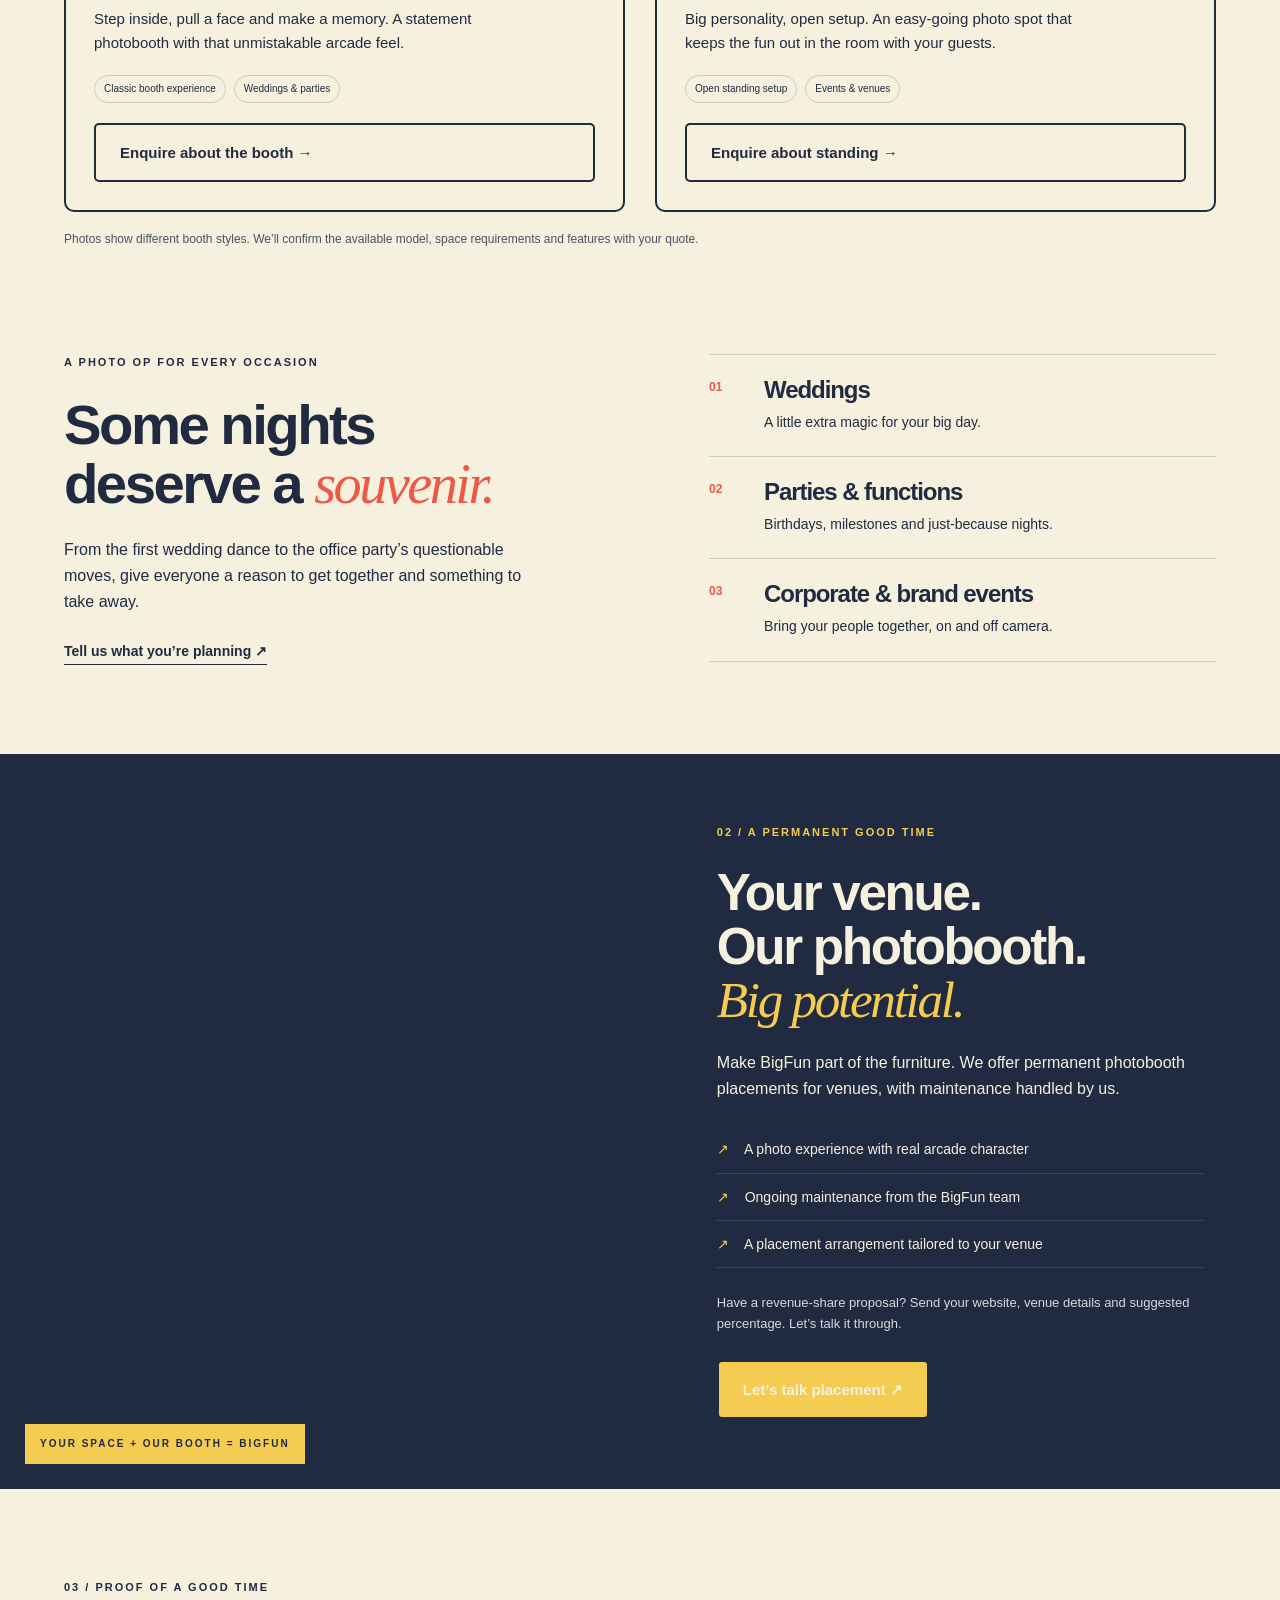
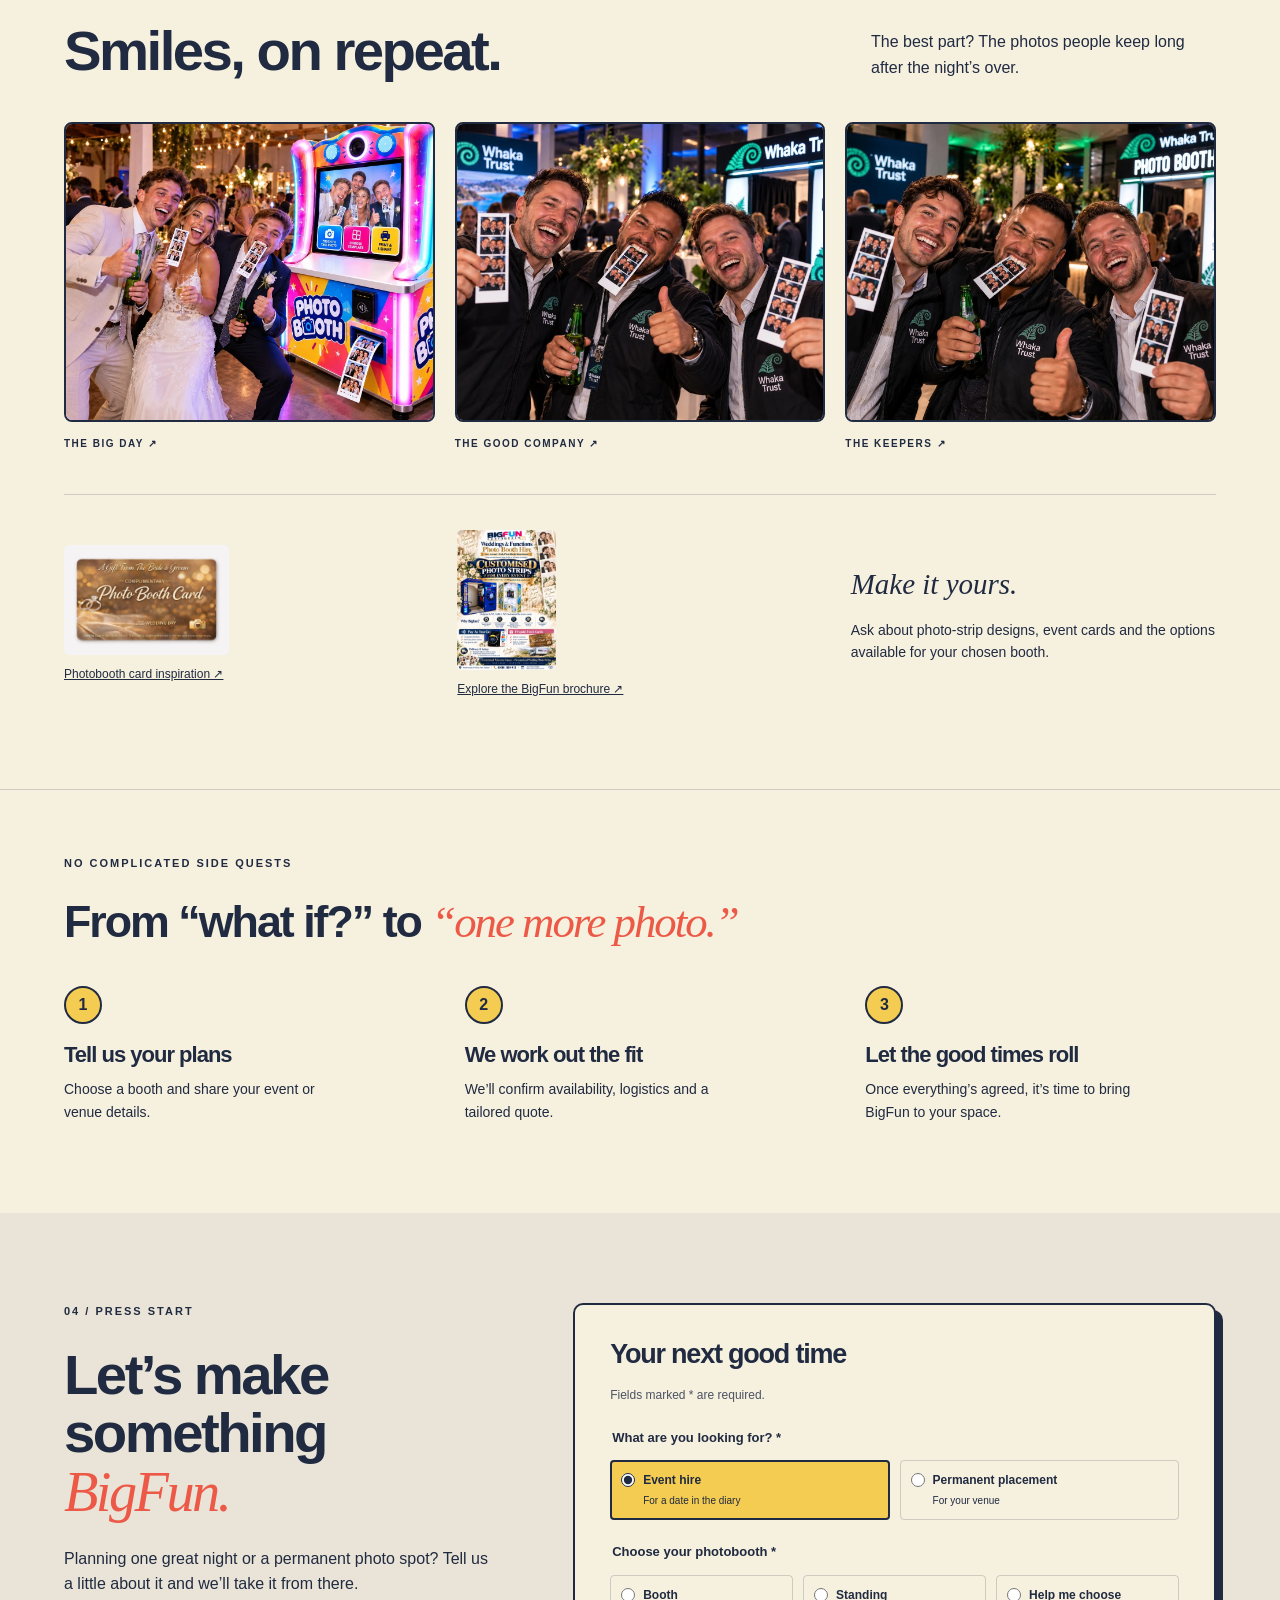
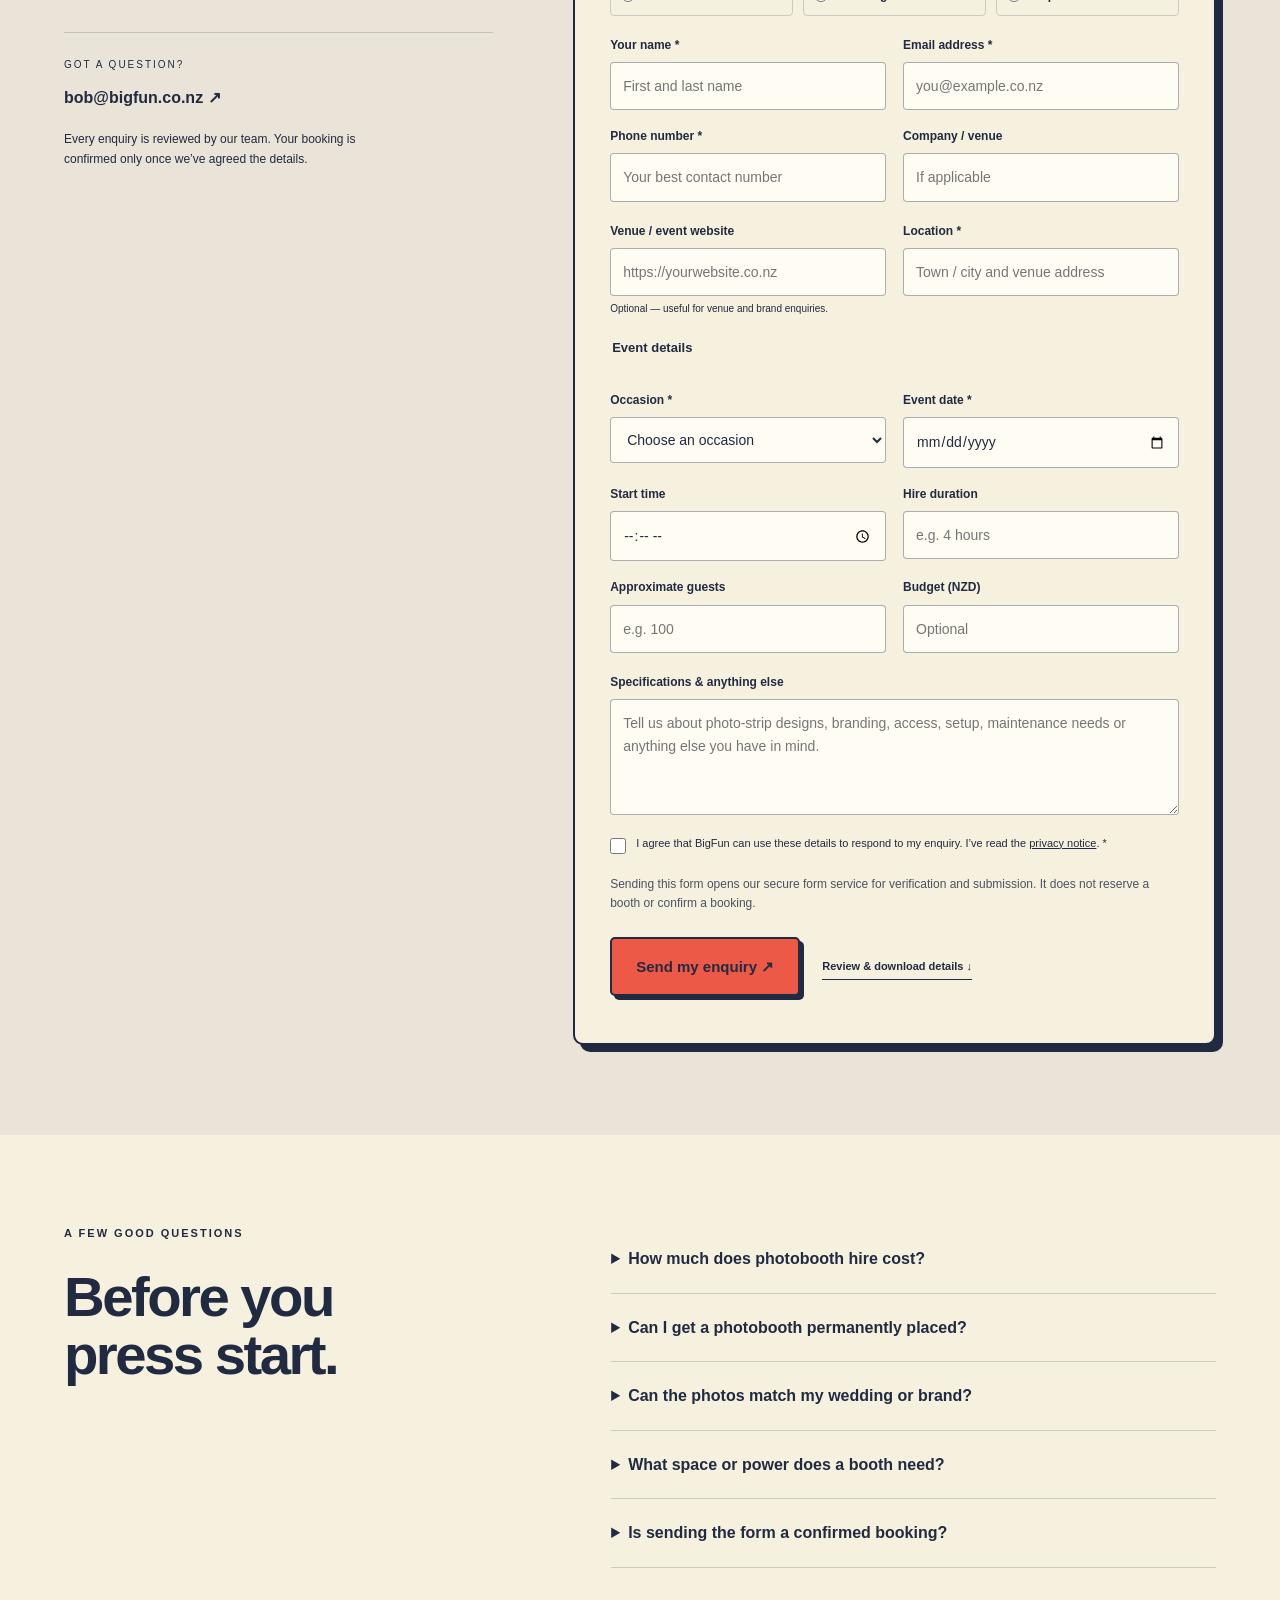
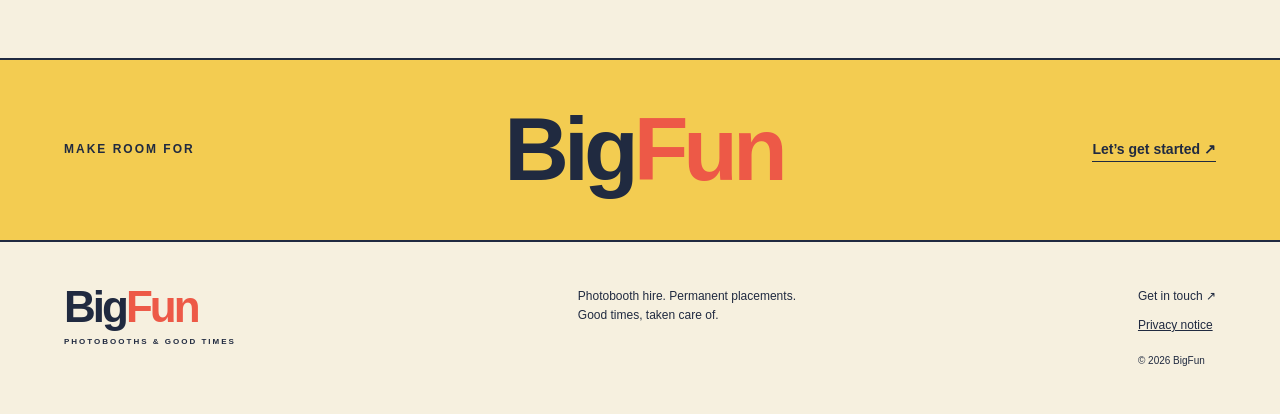
==== commit 8fabffbc: "ye" ====
--- a/index.html
+++ b/index.html
@@ -1,13 +1,13 @@
 <!doctype html>
 <html lang="en-NZ"><head><meta charset="utf-8"><meta name="viewport" content="width=device-width, initial-scale=1"><title>BigFun | Photobooth Hire & Permanent Placements NZ</title><meta name="description" content="Bring BigFun to your wedding, party or venue. Explore booth and standing photobooths, enquire about event hire or discuss a maintained permanent placement."><meta name="theme-color" content="#f6f0df"><meta property="og:title" content="BigFun — Good times. Great pictures."><meta property="og:description" content="Photobooth hire for your next big moment. Permanent placements for your venue."><meta property="og:type" content="website"><meta property="og:url" content="https://bigfun.co.nz/"><meta property="og:image" content="https://bigfun.co.nz/assets/1000051770.webp"><link rel="icon" href="assets/favicon.svg" type="image/svg+xml"><link rel="stylesheet" href="style.css"><script src="app.js" defer></script></head>
-<body><a class="skip" href="#main">Skip to content</a><header class="header"><a class="logo" href="#" aria-label="BigFun home">Big<span>Fun</span><i>★</i><small>PHOTOBOOTHS & GOOD TIMES</small></a><button class="menu" type="button" aria-expanded="false" aria-controls="navigation">Menu <span>☰</span></button><nav id="navigation" aria-label="Main navigation"><a href="#booths">Our booths</a><a href="#placements">For venues</a><a href="#moments">The good times</a><a class="button small" href="#booking">Let’s book some fun ↗</a></nav></header>
-<main id="main"><section class="hero"><div class="hero-copy"><p class="eyebrow"><span class="dot"></span> BIG MOMENTS. EVEN BIGGER FUN.</p><h1>Good times.<br>Great <em>pictures.</em></h1><p class="lead">A little nostalgia. A lot of personality. Photobooths that turn your wedding, party or venue into everyone’s favourite photo opportunity.</p><div class="actions"><a class="button" href="#booking">Find your photobooth <span>↗</span></a><a class="text-link" href="#placements">Give your venue some BigFun →</a></div><div class="hero-notes"><span>✦ Event hire</span><span>✦ Permanent placements</span><span>✦ Maintained by us</span></div></div><div class="hero-art"><div class="photo-frame"><img src="assets/1000051770.webp" alt="Guests enjoying a pink arcade-style photobooth at a celebration" fetchpriority="high" width="1000" height="600"><div class="photo-caption"><span>MAKE IT A MOMENT.</span><span>EST. GOOD TIMES ↗</span></div></div><div class="sticker">STEP IN.<br>STAND OUT.<span>★ ★ ★</span></div><div class="mini-photo"><img src="assets/1000051769.webp" alt="Three smiling guests showing their photobooth strips" width="360" height="400"><span>KEEP THE GOOD BITS.</span></div><span class="spark spark-one" aria-hidden="true">✳</span></div></section>
-<div class="ticker" aria-hidden="true"><span>YOUR WEDDING. YOUR PARTY. YOUR PLACE.</span><b>✳</b><span>PRESS START ON A GOOD TIME.</span><b>✳</b><span>BIGFUN PHOTOBOOTHS</span><b>✳</b></div>
+<body><a class="skip" href="#main">Skip to content</a><header class="header"><a class="logo" href="#" aria-label="BigFun home">Big<span>Fun</span><small>PHOTOBOOTHS & GOOD TIMES</small></a><button class="menu" type="button" aria-expanded="false" aria-controls="navigation">Menu <span>☰</span></button><nav id="navigation" aria-label="Main navigation"><a href="#booths">Our booths</a><a href="#placements">For venues</a><a href="#moments">The good times</a><a class="button small" href="#booking">Let’s book some fun ↗</a></nav></header>
+<main id="main"><section class="hero"><div class="hero-copy"><p class="eyebrow"><span class="dot"></span> BIG MOMENTS. EVEN BIGGER FUN.</p><h1>Good times.<br>Great <em>pictures.</em></h1><p class="lead">A little nostalgia. A lot of personality. Photobooths that turn your wedding, party or venue into everyone’s favourite photo opportunity.</p><div class="actions"><a class="button" href="#booking">Find your photobooth <span>↗</span></a><a class="text-link" href="#placements">Give your venue some BigFun →</a></div><div class="hero-notes"><span> Event hire</span><span> Permanent placements</span><span> Maintained by us</span></div></div><div class="hero-art"><div class="photo-frame"><img src="assets/1000051770.webp" alt="Guests enjoying a pink arcade-style photobooth at a celebration" fetchpriority="high" width="1000" height="600"><div class="photo-caption"><span>MAKE IT A MOMENT.</span><span>EST. GOOD TIMES ↗</span></div></div><div class="sticker">STEP IN.<br>STAND OUT.</div><div class="mini-photo"><img src="assets/1000051769.webp" alt="Three smiling guests showing their photobooth strips" width="360" height="400"><span>KEEP THE GOOD BITS.</span></div></div></section>
+<div class="ticker" aria-hidden="true"><span>YOUR WEDDING. YOUR PARTY. YOUR PLACE.</span><span>PRESS START ON A GOOD TIME.</span><span>BIGFUN PHOTOBOOTHS</span></div>
 <section id="booths" class="section"><div class="section-heading"><div><p class="eyebrow">01 / PICK YOUR PLAYER</p><h2>Two ways to<br>steal the show.</h2></div><p>Go all-in on the classic booth experience or keep things open with a standing photobooth. We’ll help you find the right fit for your space.</p></div><div class="booth-grid"><article class="booth-card"><div class="product-image pink"><span class="badge">THE CLASSIC</span><img src="assets/1000051765.webp" alt="Enclosed pink photobooth at a wedding" loading="lazy" width="700" height="850"><span class="number">01</span></div><div class="card-copy"><h3>The booth <span>↗</span></h3><p>Step inside, pull a face and make a memory. A statement photobooth with that unmistakable arcade feel.</p><div class="tags"><span>Classic booth experience</span><span>Weddings & parties</span></div><button class="button outline" data-booth="Booth">Enquire about the booth →</button></div></article><article class="booth-card"><div class="product-image blue"><span class="badge">OPEN & SOCIAL</span><img src="assets/1000051773.webp" alt="Blue and white standing arcade photobooth" loading="lazy" width="700" height="850"><span class="number">02</span></div><div class="card-copy"><h3>The standing booth <span>↗</span></h3><p>Big personality, open setup. An easy-going photo spot that keeps the fun out in the room with your guests.</p><div class="tags"><span>Open standing setup</span><span>Events & venues</span></div><button class="button outline" data-booth="Standing">Enquire about standing →</button></div></article></div><p class="fine">Photos show different booth styles. We’ll confirm the available model, space requirements and features with your quote.</p></section>
 <section class="occasion section"><div><p class="eyebrow">A PHOTO OP FOR EVERY OCCASION</p><h2>Some nights<br>deserve a <em>souvenir.</em></h2><p>From the first wedding dance to the office party’s questionable moves, give everyone a reason to get together and something to take away.</p><a class="text-link" href="#booking">Tell us what you’re planning ↗</a></div><div class="occasion-list"><div><span>01</span><h3>Weddings</h3><p>A little extra magic for your big day.</p></div><div><span>02</span><h3>Parties & functions</h3><p>Birthdays, milestones and just-because nights.</p></div><div><span>03</span><h3>Corporate & brand events</h3><p>Bring your people together, on and off camera.</p></div></div></section>
 <section id="placements" class="placement"><div class="placement-photo"><img src="assets/1000051767.webp" alt="Guests posing inside a blue photobooth" loading="lazy" width="900" height="1000"><span class="photo-label">YOUR SPACE + OUR BOOTH = BIGFUN</span></div><div class="placement-copy"><p class="eyebrow">02 / A PERMANENT GOOD TIME</p><h2>Your venue.<br>Our photobooth.<br><em>Big potential.</em></h2><p>Make BigFun part of the furniture. We offer permanent photobooth placements for venues, with maintenance handled by us.</p><ul><li><span>↗</span> A photo experience with real arcade character</li><li><span>↗</span> Ongoing maintenance from the BigFun team</li><li><span>↗</span> A placement arrangement tailored to your venue</li></ul><p class="placement-note">Have a revenue-share proposal? Send your website, venue details and suggested percentage. Let’s talk it through.</p><button class="button yellow" data-service="Permanent placement">Let’s talk placement ↗</button></div></section>
 <section id="moments" class="section moments"><div class="section-heading"><div><p class="eyebrow">03 / PROOF OF A GOOD TIME</p><h2>Smiles, on repeat.</h2></div><p>The best part? The photos people keep long after the night’s over.</p></div><div class="gallery"><button data-gallery="assets/1000051764.webp" aria-label="View wedding guests and a colourful photobooth"><img src="assets/1000051764.webp" alt="Wedding guests having fun beside a colourful photobooth" loading="lazy"><span>THE BIG DAY ↗</span></button><button data-gallery="assets/1000051766.webp" aria-label="View guests showing their photobooth prints"><img src="assets/1000051766.webp" alt="Guests proudly showing their photo strips" loading="lazy"><span>THE GOOD COMPANY ↗</span></button><button data-gallery="assets/1000051768.webp" aria-label="View another photo of event guests"><img src="assets/1000051768.webp" alt="Event guests with their keepsake photo strips" loading="lazy"><span>THE KEEPERS ↗</span></button></div><div class="details-gallery"><button data-gallery="assets/1000051772.webp"><img src="assets/1000051772.webp" alt="Example of a wedding photobooth card" loading="lazy"><span>Photobooth card inspiration ↗</span></button><button data-gallery="assets/1000051771.webp"><img src="assets/1000051771.webp" alt="BigFun wedding and function photobooth brochure" loading="lazy"><span>Explore the BigFun brochure ↗</span></button><p>Make it yours.<br><small>Ask about photo-strip designs, event cards and the options available for your chosen booth.</small></p></div></section>
 <section class="process section"><p class="eyebrow">NO COMPLICATED SIDE QUESTS</p><h2>From “what if?” to <em>“one more photo.”</em></h2><div class="steps"><article><span>1</span><h3>Tell us your plans</h3><p>Choose a booth and share your event or venue details.</p></article><article><span>2</span><h3>We work out the fit</h3><p>We’ll confirm availability, logistics and a tailored quote.</p></article><article><span>3</span><h3>Let the good times roll</h3><p>Once everything’s agreed, it’s time to bring BigFun to your space.</p></article></div></section>
-<section id="booking" class="booking section"><aside><p class="eyebrow">04 / PRESS START</p><h2>Let’s make<br>something<br><em>BigFun.</em></h2><p>Planning one great night or a permanent photo spot? Tell us a little about it and we’ll take it from there.</p><div class="contact-card"><span>GOT A QUESTION?</span><a href="mailto:kaya.boet1es@gmail.com">kaya.boet1es@gmail.com ↗</a><p>Every enquiry is reviewed by our team. Your booking is confirmed only once we’ve agreed the details.</p></div><div class="booking-star" aria-hidden="true">✳</div></aside><div class="form-card"><form id="enquiry" action="https://formsubmit.co/kaya.boet1es@gmail.com" method="POST"><input type="hidden" name="_template" value="table"><input type="hidden" name="_subject" value="BigFun | New photobooth enquiry"><input type="hidden" name="_autoresponse" value="Thanks for contacting BigFun. We have received your enquiry and will review your requirements. This is an enquiry, not a confirmed booking. Please keep a copy of your details."><input type="text" name="_honey" tabindex="-1" autocomplete="off" class="honeypot" aria-hidden="true"><div class="form-title"><h3>Your next good time</h3><span>★</span></div><p class="fine">Fields marked * are required.</p><fieldset><legend>What are you looking for? *</legend><div class="choice-grid"><label class="choice"><input type="radio" name="Service" value="Event hire" checked><span>Event hire<small>For a date in the diary</small></span></label><label class="choice"><input type="radio" name="Service" value="Permanent placement"><span>Permanent placement<small>For your venue</small></span></label></div></fieldset><fieldset><legend>Choose your photobooth *</legend><div class="choice-grid three"><label class="choice"><input type="radio" name="Photobooth" value="Booth" required><span>Booth</span></label><label class="choice"><input type="radio" name="Photobooth" value="Standing"><span>Standing</span></label><label class="choice"><input type="radio" name="Photobooth" value="Help me choose"><span>Help me choose</span></label></div></fieldset><div class="form-grid"><label>Your name *<input name="Name" autocomplete="name" required maxlength="100" placeholder="First and last name"></label><label>Email address *<input type="email" name="email" autocomplete="email" required maxlength="254" placeholder="you@example.co.nz"></label><label>Phone number *<input type="tel" name="Phone" autocomplete="tel" required maxlength="40" placeholder="Your best contact number"></label><label>Company / venue<input name="Company or venue" autocomplete="organization" maxlength="150" placeholder="If applicable"></label></div><div class="form-grid"><label>Venue / event website<input type="url" name="Website" placeholder="https://yourwebsite.co.nz" maxlength="500"><small>Optional — useful for venue and brand enquiries.</small></label><label>Location *<input name="Location" required maxlength="200" placeholder="Town / city and venue address"></label></div><fieldset id="event-fields"><legend>Event details</legend><div class="form-grid"><label>Occasion *<select name="Occasion" required><option value="">Choose an occasion</option><option>Wedding</option><option>Birthday</option><option>Party / function</option><option>Corporate event</option><option>Brand activation</option><option>Other</option></select></label><label>Event date *<input type="date" name="Event date" required></label><label>Start time<input type="time" name="Start time"></label><label>Hire duration<input name="Hire duration" placeholder="e.g. 4 hours" maxlength="80"></label><label>Approximate guests<input type="number" name="Guest count" min="1" max="100000" placeholder="e.g. 100"></label><label>Budget (NZD)<input type="number" name="Budget NZD" min="0" max="1000000" placeholder="Optional"></label></div></fieldset><fieldset id="venue-fields" hidden disabled><legend>Permanent placement details</legend><div class="form-grid"><label>Venue type *<select name="Venue type" required><option value="">Choose your venue type</option><option>Bar / restaurant</option><option>Arcade / entertainment</option><option>Shopping centre</option><option>Hotel / hospitality</option><option>Events venue</option><option>Other</option></select></label><label>Preferred start date<input type="date" name="Placement start date"></label><label>Estimated weekly visitors<input type="number" name="Weekly visitors" min="0" max="10000000" placeholder="Optional estimate"></label><label>Proposed venue share (%)<input type="number" name="Proposed venue share percent" min="0" max="100" step="0.1" placeholder="Optional — open to discussion"><small>Percentage of revenue you propose for your venue.</small></label><label class="wide">Available space & access<input name="Space and access" maxlength="400" placeholder="Approximate dimensions, power, access and opening hours"></label></div></fieldset><label>Specifications & anything else<textarea name="Requirements" rows="4" maxlength="5000" placeholder="Tell us about photo-strip designs, branding, access, setup, maintenance needs or anything else you have in mind."></textarea></label><label class="consent"><input type="checkbox" name="Consent" value="Agreed to enquiry processing" required><span>I agree that BigFun can use these details to respond to my enquiry. I’ve read the <button type="button" class="inline-link" id="privacy-button">privacy notice</button>. *</span></label><p class="fine">Sending this form opens our secure form service for verification and submission. It does not reserve a booth or confirm a booking.</p><div class="form-actions"><button class="button" type="submit">Send my enquiry ↗</button><button class="text-link" type="button" id="review">Review & download details ↓</button></div><p id="form-status" role="status" aria-live="polite"></p><noscript><p>Enable JavaScript to switch to permanent placement details. You can also email your enquiry directly.</p></noscript></form></div></section>
-<section class="faq section"><div><p class="eyebrow">A FEW GOOD QUESTIONS</p><h2>Before you<br>press start.</h2></div><div><details><summary>How much does photobooth hire cost?</summary><p>We quote for your event, chosen booth, hire duration and location. Send your details and we’ll confirm pricing and availability.</p></details><details><summary>Can I get a photobooth permanently placed?</summary><p>Yes. Tell us about your venue, available space and proposed arrangement. BigFun maintains permanent placements; the service schedule and commercial terms are agreed with each venue.</p></details><details><summary>Can the photos match my wedding or brand?</summary><p>Tell us your design ideas in the enquiry form. We’ll discuss available photo-strip, card and branding options for the selected booth.</p></details><details><summary>What space or power does a booth need?</summary><p>Requirements depend on the booth model and site. Include approximate space, power availability and any stairs or access restrictions. We’ll confirm the setup requirements before booking.</p></details><details><summary>Is sending the form a confirmed booking?</summary><p>No. It’s a request for availability or a placement discussion. A booking is confirmed only after the BigFun team agrees the details with you.</p></details></div></section><div class="final-banner"><span>MAKE ROOM FOR</span><strong>Big<span>Fun</span> ✳</strong><a href="#booking">Let’s get started ↗</a></div></main><footer><a class="logo" href="#">Big<span>Fun</span><small>PHOTOBOOTHS & GOOD TIMES</small></a><p>Photobooth hire. Permanent placements.<br>Good times, taken care of.</p><div><a href="mailto:kaya.boet1es@gmail.com">Get in touch ↗</a><button id="privacy-footer" type="button">Privacy notice</button><small>© <span id="year">2026</span> BigFun</small></div></footer>
-<dialog id="lightbox"><button class="close" aria-label="Close image">×</button><img src="assets/1000051764.webp" alt="Expanded photobooth image"><p></p></dialog><dialog id="privacy"><button class="close" aria-label="Close privacy notice">×</button><h2>Your details,<br>handled with care.</h2><p>BigFun collects the details you choose to submit so we can respond to your enquiry, prepare a quote and discuss event hire or a permanent placement.</p><p>Our form is processed through FormSubmit and emailed to kaya.boet1es@gmail.com. FormSubmit and its verification providers process submission data under their own privacy policies. Please avoid including sensitive personal information.</p><p>We do not store your form entries in this website or use them for a mailing list. Contact kaya.boet1es@gmail.com to ask about access, corrections or deletion of enquiry information. Downloaded enquiry copies are saved on your own device.</p><a href="https://formsubmit.co/privacy.pdf" target="_blank" rel="noopener">FormSubmit privacy policy ↗</a></dialog><dialog id="review-dialog"><button class="close" aria-label="Close enquiry review">×</button><p class="eyebrow">YOUR ENQUIRY</p><h2>Check the good bits.</h2><pre id="review-content"></pre><button class="button" id="download-enquiry" type="button">Download enquiry copy ↓</button><p class="fine">This downloads your details only. Use “Send my enquiry” on the form to submit them to BigFun.</p></dialog></body></html>
+<section id="booking" class="booking section"><aside><p class="eyebrow">04 / PRESS START</p><h2>Let’s make<br>something<br><em>BigFun.</em></h2><p>Planning one great night or a permanent photo spot? Tell us a little about it and we’ll take it from there.</p><div class="contact-card"><span>GOT A QUESTION?</span><a href="mailto:bob@bigfun.co.nz">bob@bigfun.co.nz ↗</a><p>Every enquiry is reviewed by our team. Your booking is confirmed only once we’ve agreed the details.</p></div></aside><div class="form-card"><form id="enquiry" action="https://formsubmit.co/bob@bigfun.co.nz" method="POST"><input type="hidden" name="_template" value="table"><input type="hidden" name="_subject" value="BigFun | New photobooth enquiry"><input type="hidden" name="_autoresponse" value="Thanks for contacting BigFun. We have received your enquiry and will review your requirements. This is an enquiry, not a confirmed booking. Please keep a copy of your details."><input type="text" name="_honey" tabindex="-1" autocomplete="off" class="honeypot" aria-hidden="true"><div class="form-title"><h3>Your next good time</h3></div><p class="fine">Fields marked * are required.</p><fieldset><legend>What are you looking for? *</legend><div class="choice-grid"><label class="choice"><input type="radio" name="Service" value="Event hire" checked><span>Event hire<small>For a date in the diary</small></span></label><label class="choice"><input type="radio" name="Service" value="Permanent placement"><span>Permanent placement<small>For your venue</small></span></label></div></fieldset><fieldset><legend>Choose your photobooth *</legend><div class="choice-grid three"><label class="choice"><input type="radio" name="Photobooth" value="Booth" required><span>Booth</span></label><label class="choice"><input type="radio" name="Photobooth" value="Standing"><span>Standing</span></label><label class="choice"><input type="radio" name="Photobooth" value="Help me choose"><span>Help me choose</span></label></div></fieldset><div class="form-grid"><label>Your name *<input name="Name" autocomplete="name" required maxlength="100" placeholder="First and last name"></label><label>Email address *<input type="email" name="email" autocomplete="email" required maxlength="254" placeholder="you@example.co.nz"></label><label>Phone number *<input type="tel" name="Phone" autocomplete="tel" required maxlength="40" placeholder="Your best contact number"></label><label>Company / venue<input name="Company or venue" autocomplete="organization" maxlength="150" placeholder="If applicable"></label></div><div class="form-grid"><label>Venue / event website<input type="url" name="Website" placeholder="https://yourwebsite.co.nz" maxlength="500"><small>Optional — useful for venue and brand enquiries.</small></label><label>Location *<input name="Location" required maxlength="200" placeholder="Town / city and venue address"></label></div><fieldset id="event-fields"><legend>Event details</legend><div class="form-grid"><label>Occasion *<select name="Occasion" required><option value="">Choose an occasion</option><option>Wedding</option><option>Birthday</option><option>Party / function</option><option>Corporate event</option><option>Brand activation</option><option>Other</option></select></label><label>Event date *<input type="date" name="Event date" required></label><label>Start time<input type="time" name="Start time"></label><label>Hire duration<input name="Hire duration" placeholder="e.g. 4 hours" maxlength="80"></label><label>Approximate guests<input type="number" name="Guest count" min="1" max="100000" placeholder="e.g. 100"></label><label>Budget (NZD)<input type="number" name="Budget NZD" min="0" max="1000000" placeholder="Optional"></label></div></fieldset><fieldset id="venue-fields" hidden disabled><legend>Permanent placement details</legend><div class="form-grid"><label>Venue type *<select name="Venue type" required><option value="">Choose your venue type</option><option>Bar / restaurant</option><option>Arcade / entertainment</option><option>Shopping centre</option><option>Hotel / hospitality</option><option>Events venue</option><option>Other</option></select></label><label>Preferred start date<input type="date" name="Placement start date"></label><label>Estimated weekly visitors<input type="number" name="Weekly visitors" min="0" max="10000000" placeholder="Optional estimate"></label><label>Proposed venue share (%)<input type="number" name="Proposed venue share percent" min="0" max="100" step="0.1" placeholder="Optional — open to discussion"><small>Percentage of revenue you propose for your venue.</small></label><label class="wide">Available space & access<input name="Space and access" maxlength="400" placeholder="Approximate dimensions, power, access and opening hours"></label></div></fieldset><label>Specifications & anything else<textarea name="Requirements" rows="4" maxlength="5000" placeholder="Tell us about photo-strip designs, branding, access, setup, maintenance needs or anything else you have in mind."></textarea></label><label class="consent"><input type="checkbox" name="Consent" value="Agreed to enquiry processing" required><span>I agree that BigFun can use these details to respond to my enquiry. I’ve read the <button type="button" class="inline-link" id="privacy-button">privacy notice</button>. *</span></label><p class="fine">Sending this form opens our secure form service for verification and submission. It does not reserve a booth or confirm a booking.</p><div class="form-actions"><button class="button" type="submit">Send my enquiry ↗</button><button class="text-link" type="button" id="review">Review & download details ↓</button></div><p id="form-status" role="status" aria-live="polite"></p><noscript><p>Enable JavaScript to switch to permanent placement details. You can also email your enquiry directly.</p></noscript></form></div></section>
+<section class="faq section"><div><p class="eyebrow">A FEW GOOD QUESTIONS</p><h2>Before you<br>press start.</h2></div><div><details><summary>How much does photobooth hire cost?</summary><p>We quote for your event, chosen booth, hire duration and location. Send your details and we’ll confirm pricing and availability.</p></details><details><summary>Can I get a photobooth permanently placed?</summary><p>Yes. Tell us about your venue, available space and proposed arrangement. BigFun maintains permanent placements; the service schedule and commercial terms are agreed with each venue.</p></details><details><summary>Can the photos match my wedding or brand?</summary><p>Tell us your design ideas in the enquiry form. We’ll discuss available photo-strip, card and branding options for the selected booth.</p></details><details><summary>What space or power does a booth need?</summary><p>Requirements depend on the booth model and site. Include approximate space, power availability and any stairs or access restrictions. We’ll confirm the setup requirements before booking.</p></details><details><summary>Is sending the form a confirmed booking?</summary><p>No. It’s a request for availability or a placement discussion. A booking is confirmed only after the BigFun team agrees the details with you.</p></details></div></section><div class="final-banner"><span>MAKE ROOM FOR</span><strong>Big<span>Fun</span> </strong><a href="#booking">Let’s get started ↗</a></div></main><footer><a class="logo" href="#">Big<span>Fun</span><small>PHOTOBOOTHS & GOOD TIMES</small></a><p>Photobooth hire. Permanent placements.<br>Good times, taken care of.</p><div><a href="mailto:bob@bigfun.co.nz">Get in touch ↗</a><button id="privacy-footer" type="button">Privacy notice</button><small>© <span id="year">2026</span> BigFun</small></div></footer>
+<dialog id="lightbox"><button class="close" aria-label="Close image">×</button><img src="assets/1000051764.webp" alt="Expanded photobooth image"><p></p></dialog><dialog id="privacy"><button class="close" aria-label="Close privacy notice">×</button><h2>Your details,<br>handled with care.</h2><p>BigFun collects the details you choose to submit so we can respond to your enquiry, prepare a quote and discuss event hire or a permanent placement.</p><p>Our form is processed through FormSubmit and emailed to bob@bigfun.co.nz. FormSubmit and its verification providers process submission data under their own privacy policies. Please avoid including sensitive personal information.</p><p>We do not store your form entries in this website or use them for a mailing list. Contact bob@bigfun.co.nz to ask about access, corrections or deletion of enquiry information. Downloaded enquiry copies are saved on your own device.</p><a href="https://formsubmit.co/privacy.pdf" target="_blank" rel="noopener">FormSubmit privacy policy ↗</a></dialog><dialog id="review-dialog"><button class="close" aria-label="Close enquiry review">×</button><p class="eyebrow">YOUR ENQUIRY</p><h2>Check the good bits.</h2><pre id="review-content"></pre><button class="button" id="download-enquiry" type="button">Download enquiry copy ↓</button><p class="fine">This downloads your details only. Use “Send my enquiry” on the form to submit them to BigFun.</p></dialog></body></html>
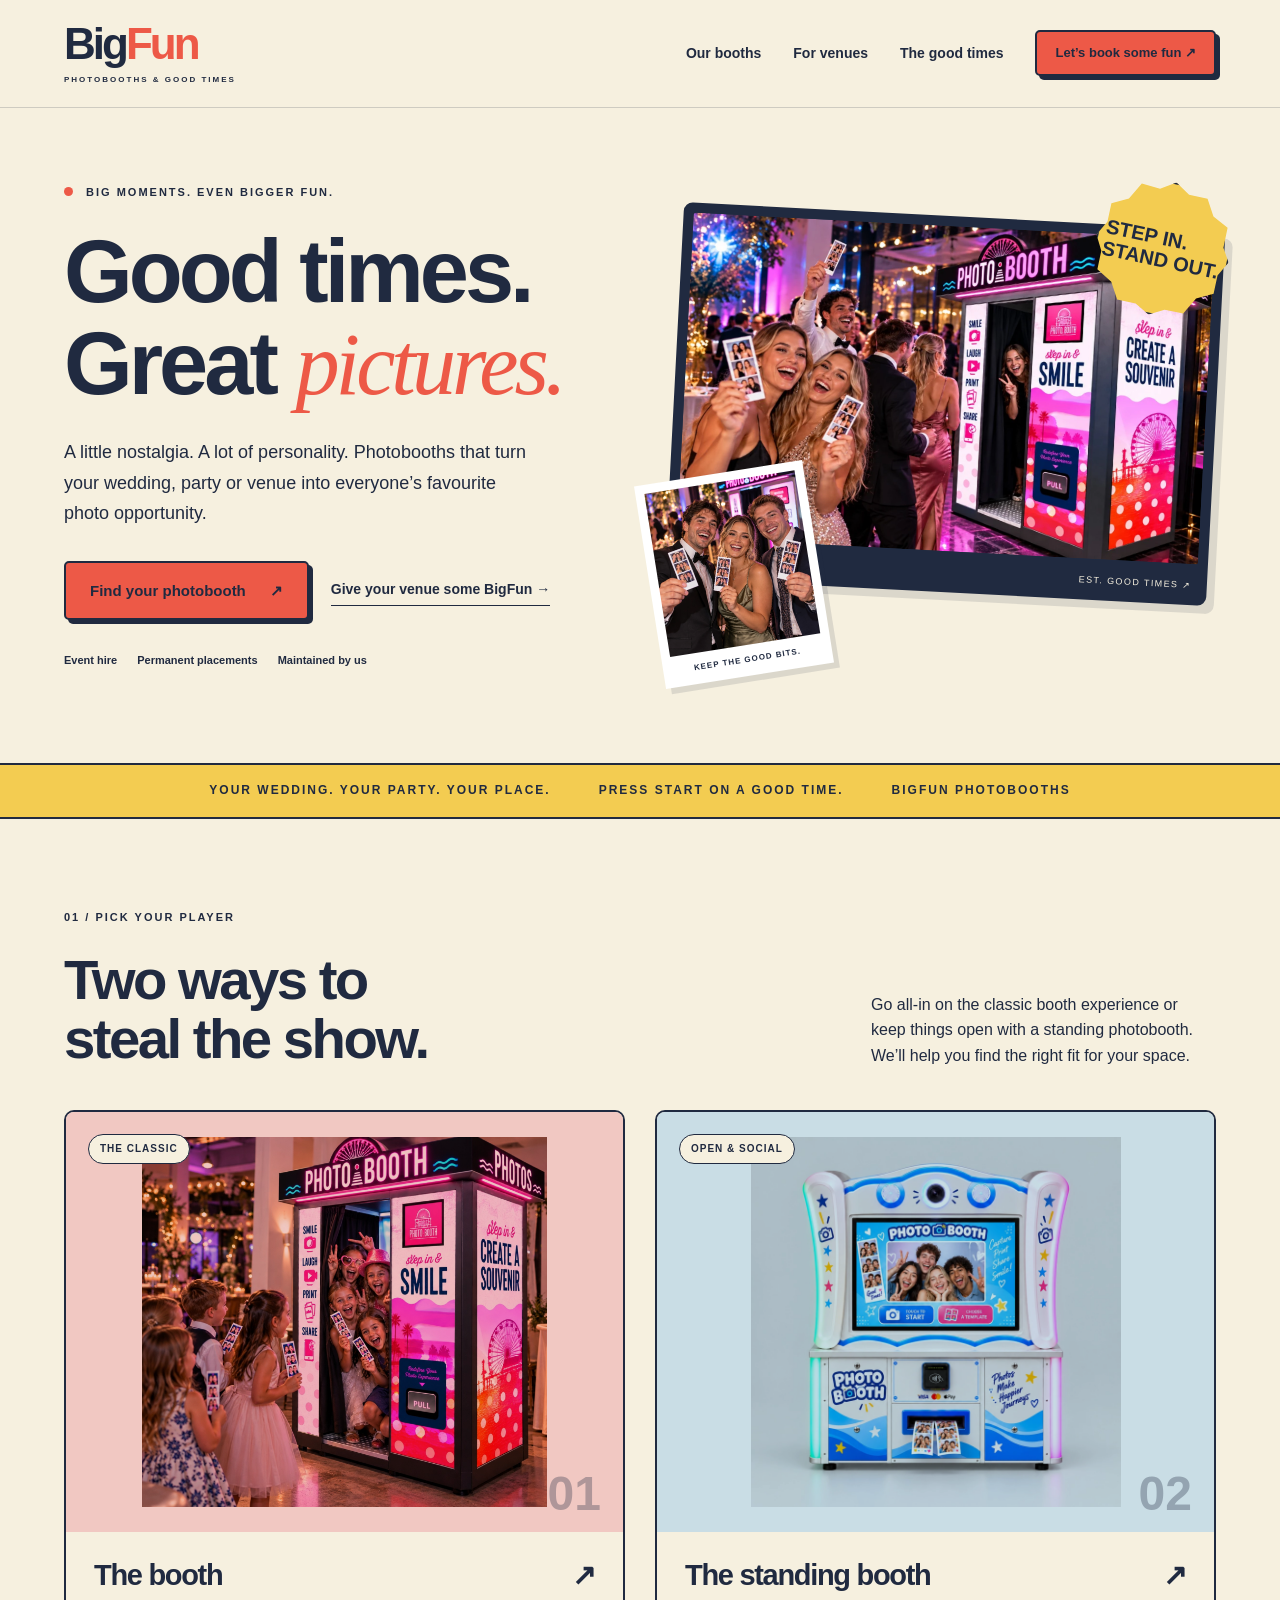
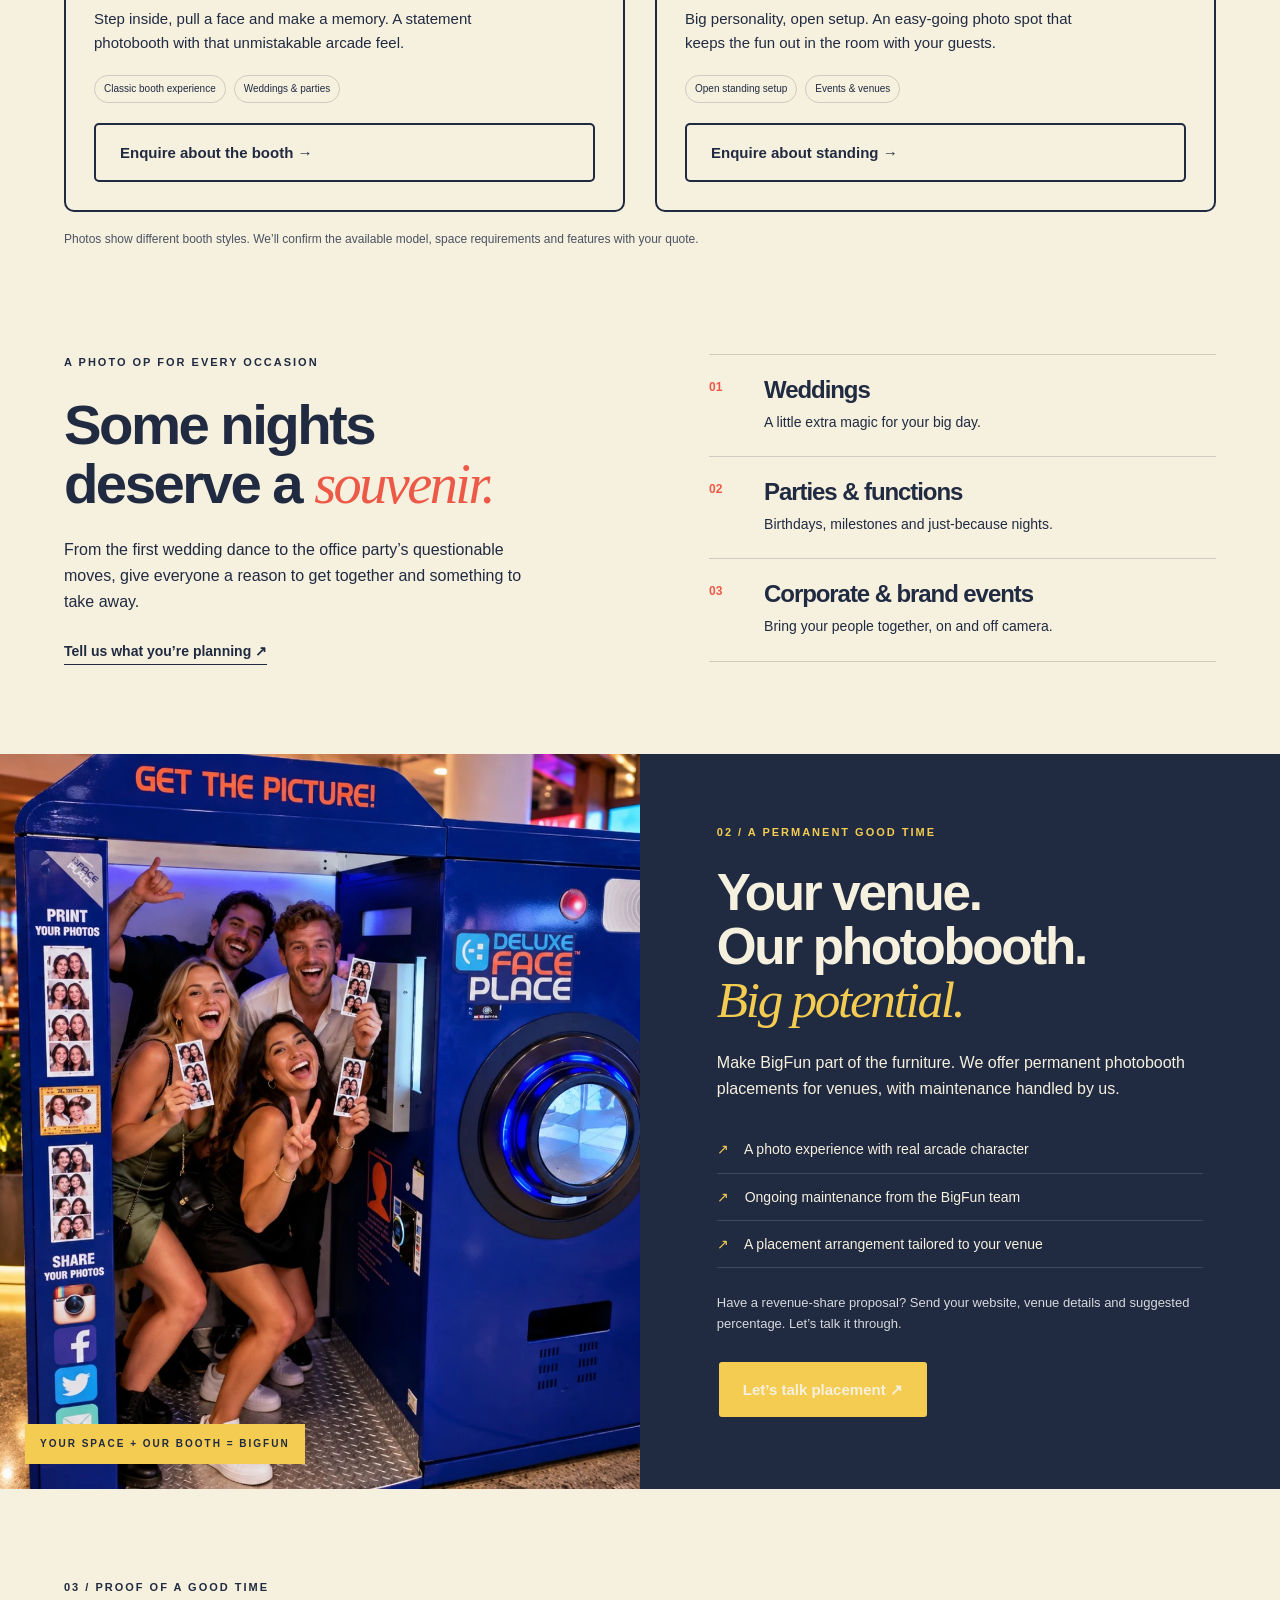
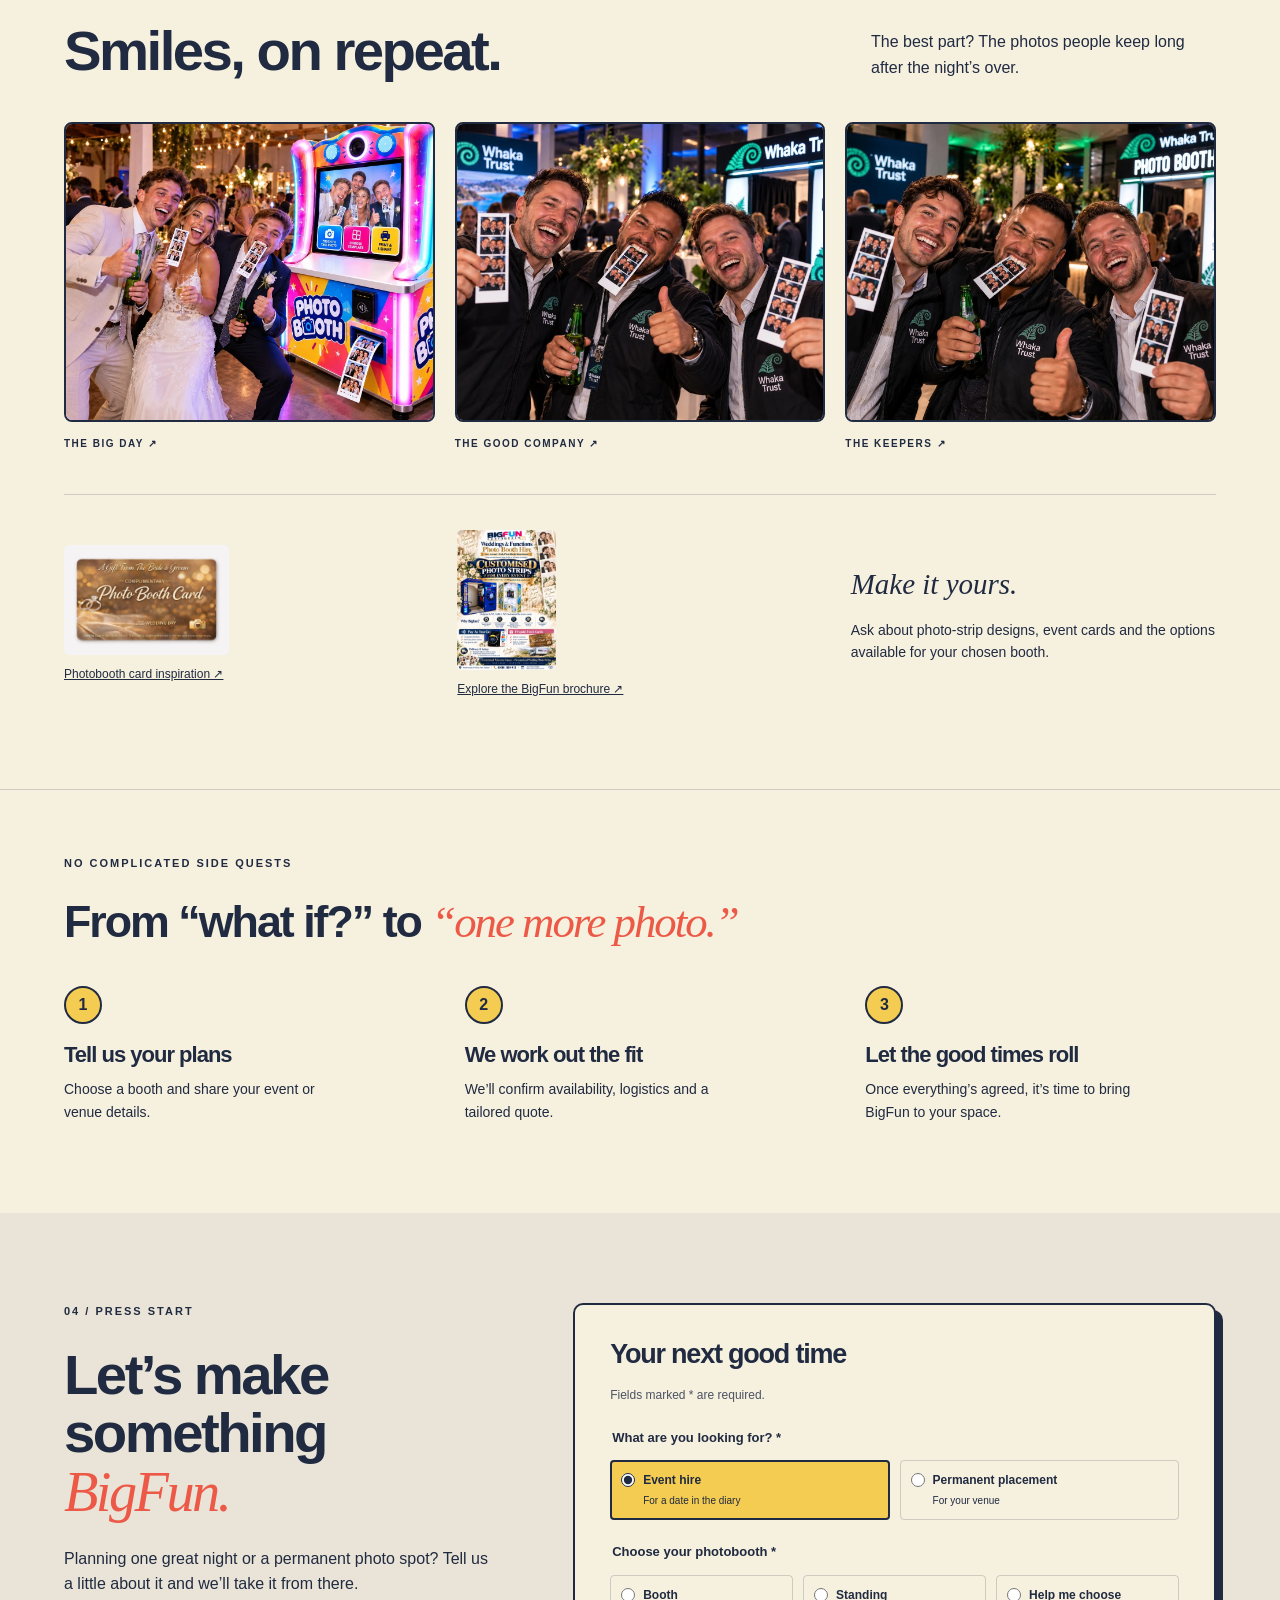
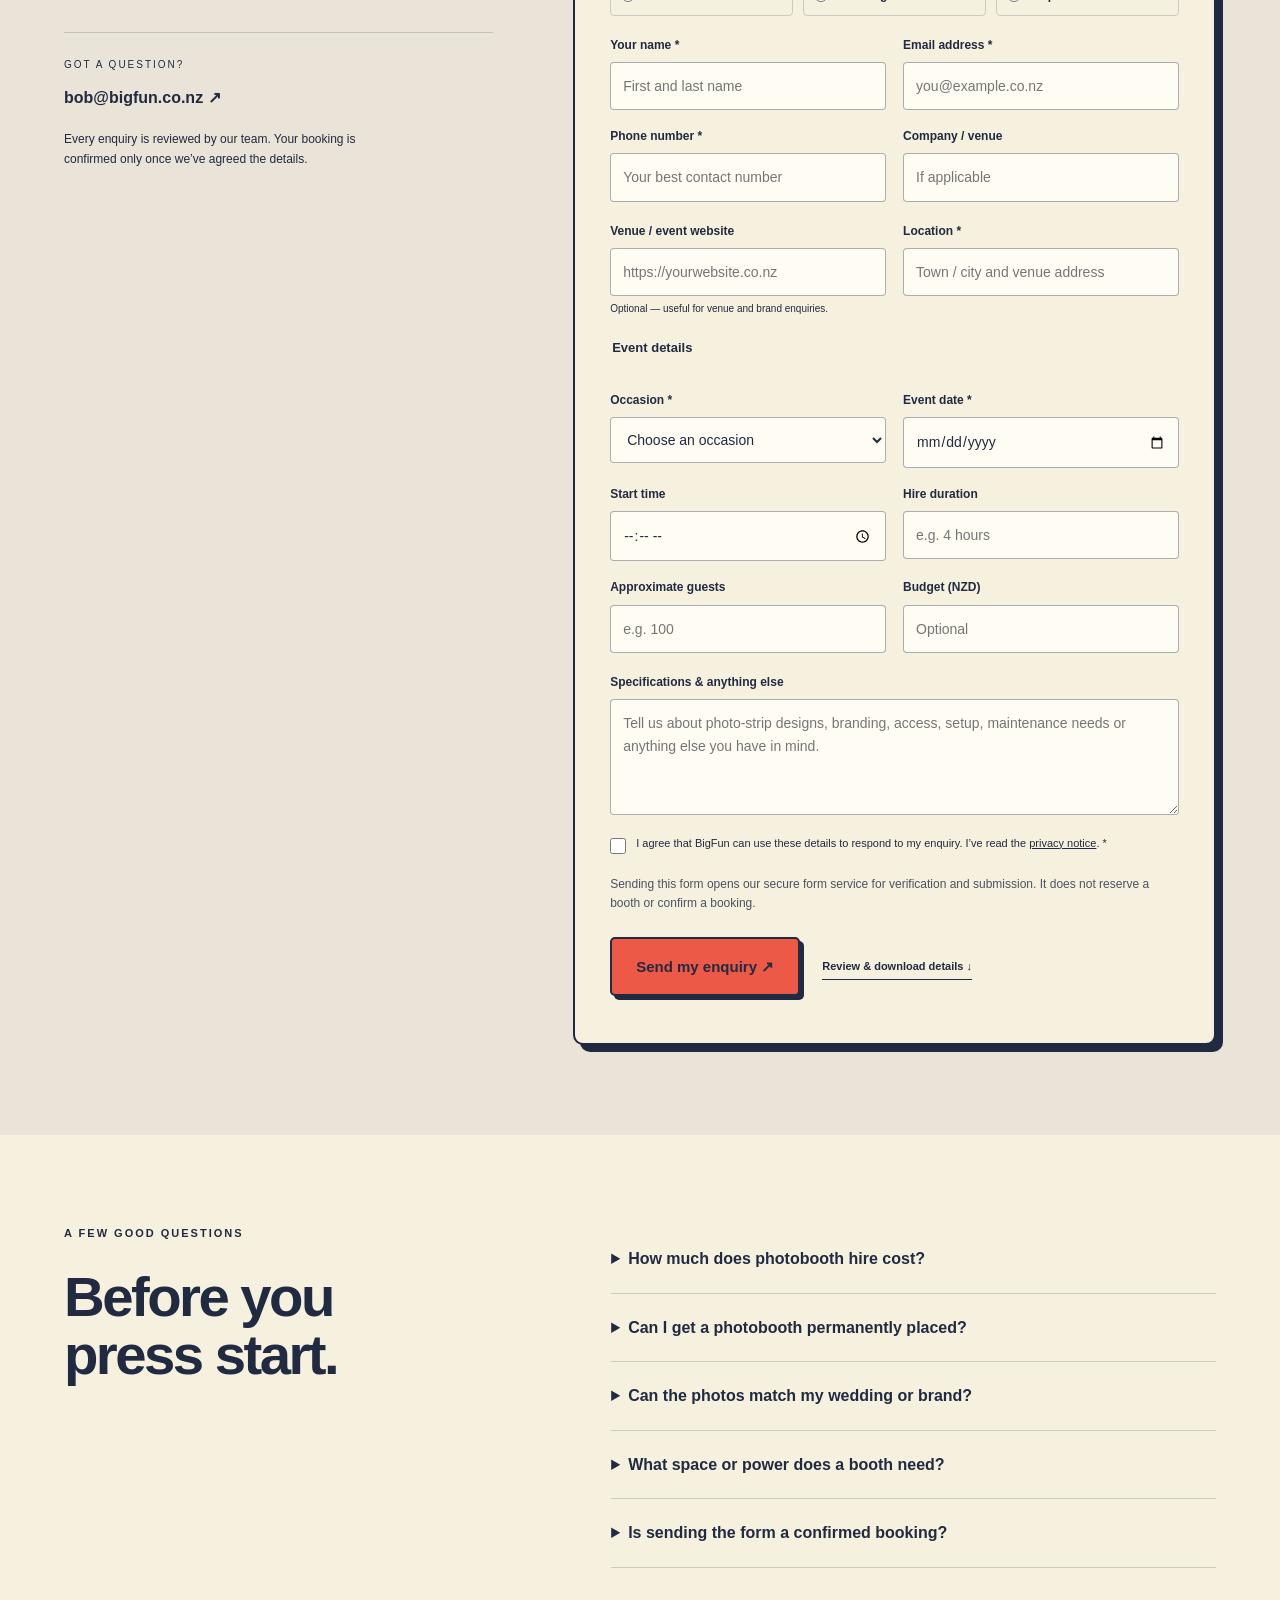
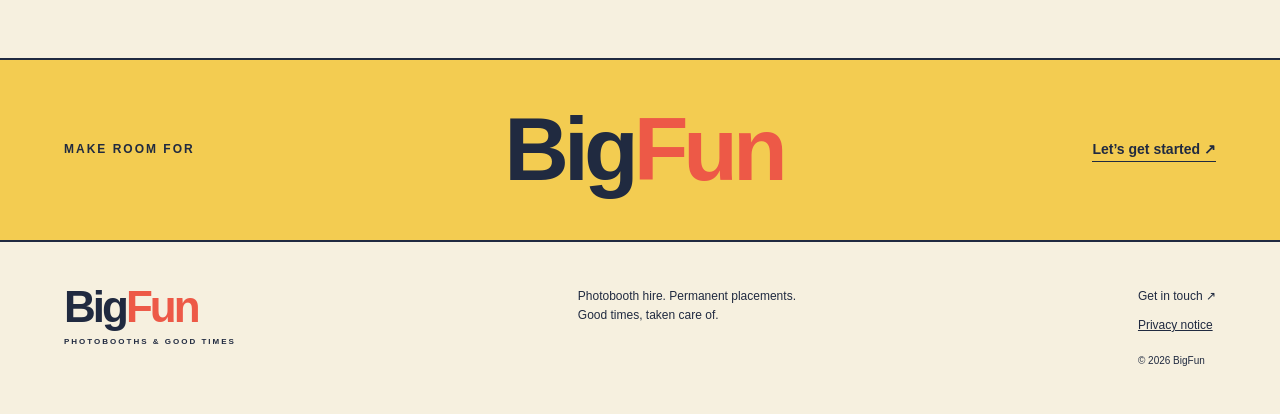
==== commit 48800a51: "h" ====
--- a/index.html
+++ b/index.html
@@ -3,7 +3,7 @@
 <body><a class="skip" href="#main">Skip to content</a><header class="header"><a class="logo" href="#" aria-label="BigFun home">Big<span>Fun</span><small>PHOTOBOOTHS & GOOD TIMES</small></a><button class="menu" type="button" aria-expanded="false" aria-controls="navigation">Menu <span>☰</span></button><nav id="navigation" aria-label="Main navigation"><a href="#booths">Our booths</a><a href="#placements">For venues</a><a href="#moments">The good times</a><a class="button small" href="#booking">Let’s book some fun ↗</a></nav></header>
 <main id="main"><section class="hero"><div class="hero-copy"><p class="eyebrow"><span class="dot"></span> BIG MOMENTS. EVEN BIGGER FUN.</p><h1>Good times.<br>Great <em>pictures.</em></h1><p class="lead">A little nostalgia. A lot of personality. Photobooths that turn your wedding, party or venue into everyone’s favourite photo opportunity.</p><div class="actions"><a class="button" href="#booking">Find your photobooth <span>↗</span></a><a class="text-link" href="#placements">Give your venue some BigFun →</a></div><div class="hero-notes"><span> Event hire</span><span> Permanent placements</span><span> Maintained by us</span></div></div><div class="hero-art"><div class="photo-frame"><img src="assets/1000051770.webp" alt="Guests enjoying a pink arcade-style photobooth at a celebration" fetchpriority="high" width="1000" height="600"><div class="photo-caption"><span>MAKE IT A MOMENT.</span><span>EST. GOOD TIMES ↗</span></div></div><div class="sticker">STEP IN.<br>STAND OUT.</div><div class="mini-photo"><img src="assets/1000051769.webp" alt="Three smiling guests showing their photobooth strips" width="360" height="400"><span>KEEP THE GOOD BITS.</span></div></div></section>
 <div class="ticker" aria-hidden="true"><span>YOUR WEDDING. YOUR PARTY. YOUR PLACE.</span><span>PRESS START ON A GOOD TIME.</span><span>BIGFUN PHOTOBOOTHS</span></div>
-<section id="booths" class="section"><div class="section-heading"><div><p class="eyebrow">01 / PICK YOUR PLAYER</p><h2>Two ways to<br>steal the show.</h2></div><p>Go all-in on the classic booth experience or keep things open with a standing photobooth. We’ll help you find the right fit for your space.</p></div><div class="booth-grid"><article class="booth-card"><div class="product-image pink"><span class="badge">THE CLASSIC</span><img src="assets/1000051765.webp" alt="Enclosed pink photobooth at a wedding" loading="lazy" width="700" height="850"><span class="number">01</span></div><div class="card-copy"><h3>The booth <span>↗</span></h3><p>Step inside, pull a face and make a memory. A statement photobooth with that unmistakable arcade feel.</p><div class="tags"><span>Classic booth experience</span><span>Weddings & parties</span></div><button class="button outline" data-booth="Booth">Enquire about the booth →</button></div></article><article class="booth-card"><div class="product-image blue"><span class="badge">OPEN & SOCIAL</span><img src="assets/1000051773.webp" alt="Blue and white standing arcade photobooth" loading="lazy" width="700" height="850"><span class="number">02</span></div><div class="card-copy"><h3>The standing booth <span>↗</span></h3><p>Big personality, open setup. An easy-going photo spot that keeps the fun out in the room with your guests.</p><div class="tags"><span>Open standing setup</span><span>Events & venues</span></div><button class="button outline" data-booth="Standing">Enquire about standing →</button></div></article></div><p class="fine">Photos show different booth styles. We’ll confirm the available model, space requirements and features with your quote.</p></section>
+<section id="booths" class="section"><div class="section-heading"><div><p class="eyebrow">01 / PICK YOUR PLAYER</p><h2>Two ways to<br>steal the show.</h2></div><p>Go all-in on the classic booth experience or keep things open with a standing photobooth. We’ll help you find the right fit for your space.</p></div><div class="booth-grid"><article class="booth-card"><div class="product-image pink"><span class="badge">THE CLASSIC</span><img src="assets/classic-photobooth.jpg" alt="Classic enclosed pink photobooth at a wedding" width="1536" height="1404"><span class="number">01</span></div><div class="card-copy"><h3>The booth <span>↗</span></h3><p>Step inside, pull a face and make a memory. A statement photobooth with that unmistakable arcade feel.</p><div class="tags"><span>Classic booth experience</span><span>Weddings & parties</span></div><button class="button outline" data-booth="Booth">Enquire about the booth →</button></div></article><article class="booth-card"><div class="product-image blue"><span class="badge">OPEN & SOCIAL</span><img src="assets/1000051773.webp" alt="Blue and white standing arcade photobooth" loading="lazy" width="700" height="850"><span class="number">02</span></div><div class="card-copy"><h3>The standing booth <span>↗</span></h3><p>Big personality, open setup. An easy-going photo spot that keeps the fun out in the room with your guests.</p><div class="tags"><span>Open standing setup</span><span>Events & venues</span></div><button class="button outline" data-booth="Standing">Enquire about standing →</button></div></article></div><p class="fine">Photos show different booth styles. We’ll confirm the available model, space requirements and features with your quote.</p></section>
 <section class="occasion section"><div><p class="eyebrow">A PHOTO OP FOR EVERY OCCASION</p><h2>Some nights<br>deserve a <em>souvenir.</em></h2><p>From the first wedding dance to the office party’s questionable moves, give everyone a reason to get together and something to take away.</p><a class="text-link" href="#booking">Tell us what you’re planning ↗</a></div><div class="occasion-list"><div><span>01</span><h3>Weddings</h3><p>A little extra magic for your big day.</p></div><div><span>02</span><h3>Parties & functions</h3><p>Birthdays, milestones and just-because nights.</p></div><div><span>03</span><h3>Corporate & brand events</h3><p>Bring your people together, on and off camera.</p></div></div></section>
 <section id="placements" class="placement"><div class="placement-photo"><img src="assets/1000051767.webp" alt="Guests posing inside a blue photobooth" loading="lazy" width="900" height="1000"><span class="photo-label">YOUR SPACE + OUR BOOTH = BIGFUN</span></div><div class="placement-copy"><p class="eyebrow">02 / A PERMANENT GOOD TIME</p><h2>Your venue.<br>Our photobooth.<br><em>Big potential.</em></h2><p>Make BigFun part of the furniture. We offer permanent photobooth placements for venues, with maintenance handled by us.</p><ul><li><span>↗</span> A photo experience with real arcade character</li><li><span>↗</span> Ongoing maintenance from the BigFun team</li><li><span>↗</span> A placement arrangement tailored to your venue</li></ul><p class="placement-note">Have a revenue-share proposal? Send your website, venue details and suggested percentage. Let’s talk it through.</p><button class="button yellow" data-service="Permanent placement">Let’s talk placement ↗</button></div></section>
 <section id="moments" class="section moments"><div class="section-heading"><div><p class="eyebrow">03 / PROOF OF A GOOD TIME</p><h2>Smiles, on repeat.</h2></div><p>The best part? The photos people keep long after the night’s over.</p></div><div class="gallery"><button data-gallery="assets/1000051764.webp" aria-label="View wedding guests and a colourful photobooth"><img src="assets/1000051764.webp" alt="Wedding guests having fun beside a colourful photobooth" loading="lazy"><span>THE BIG DAY ↗</span></button><button data-gallery="assets/1000051766.webp" aria-label="View guests showing their photobooth prints"><img src="assets/1000051766.webp" alt="Guests proudly showing their photo strips" loading="lazy"><span>THE GOOD COMPANY ↗</span></button><button data-gallery="assets/1000051768.webp" aria-label="View another photo of event guests"><img src="assets/1000051768.webp" alt="Event guests with their keepsake photo strips" loading="lazy"><span>THE KEEPERS ↗</span></button></div><div class="details-gallery"><button data-gallery="assets/1000051772.webp"><img src="assets/1000051772.webp" alt="Example of a wedding photobooth card" loading="lazy"><span>Photobooth card inspiration ↗</span></button><button data-gallery="assets/1000051771.webp"><img src="assets/1000051771.webp" alt="BigFun wedding and function photobooth brochure" loading="lazy"><span>Explore the BigFun brochure ↗</span></button><p>Make it yours.<br><small>Ask about photo-strip designs, event cards and the options available for your chosen booth.</small></p></div></section>
